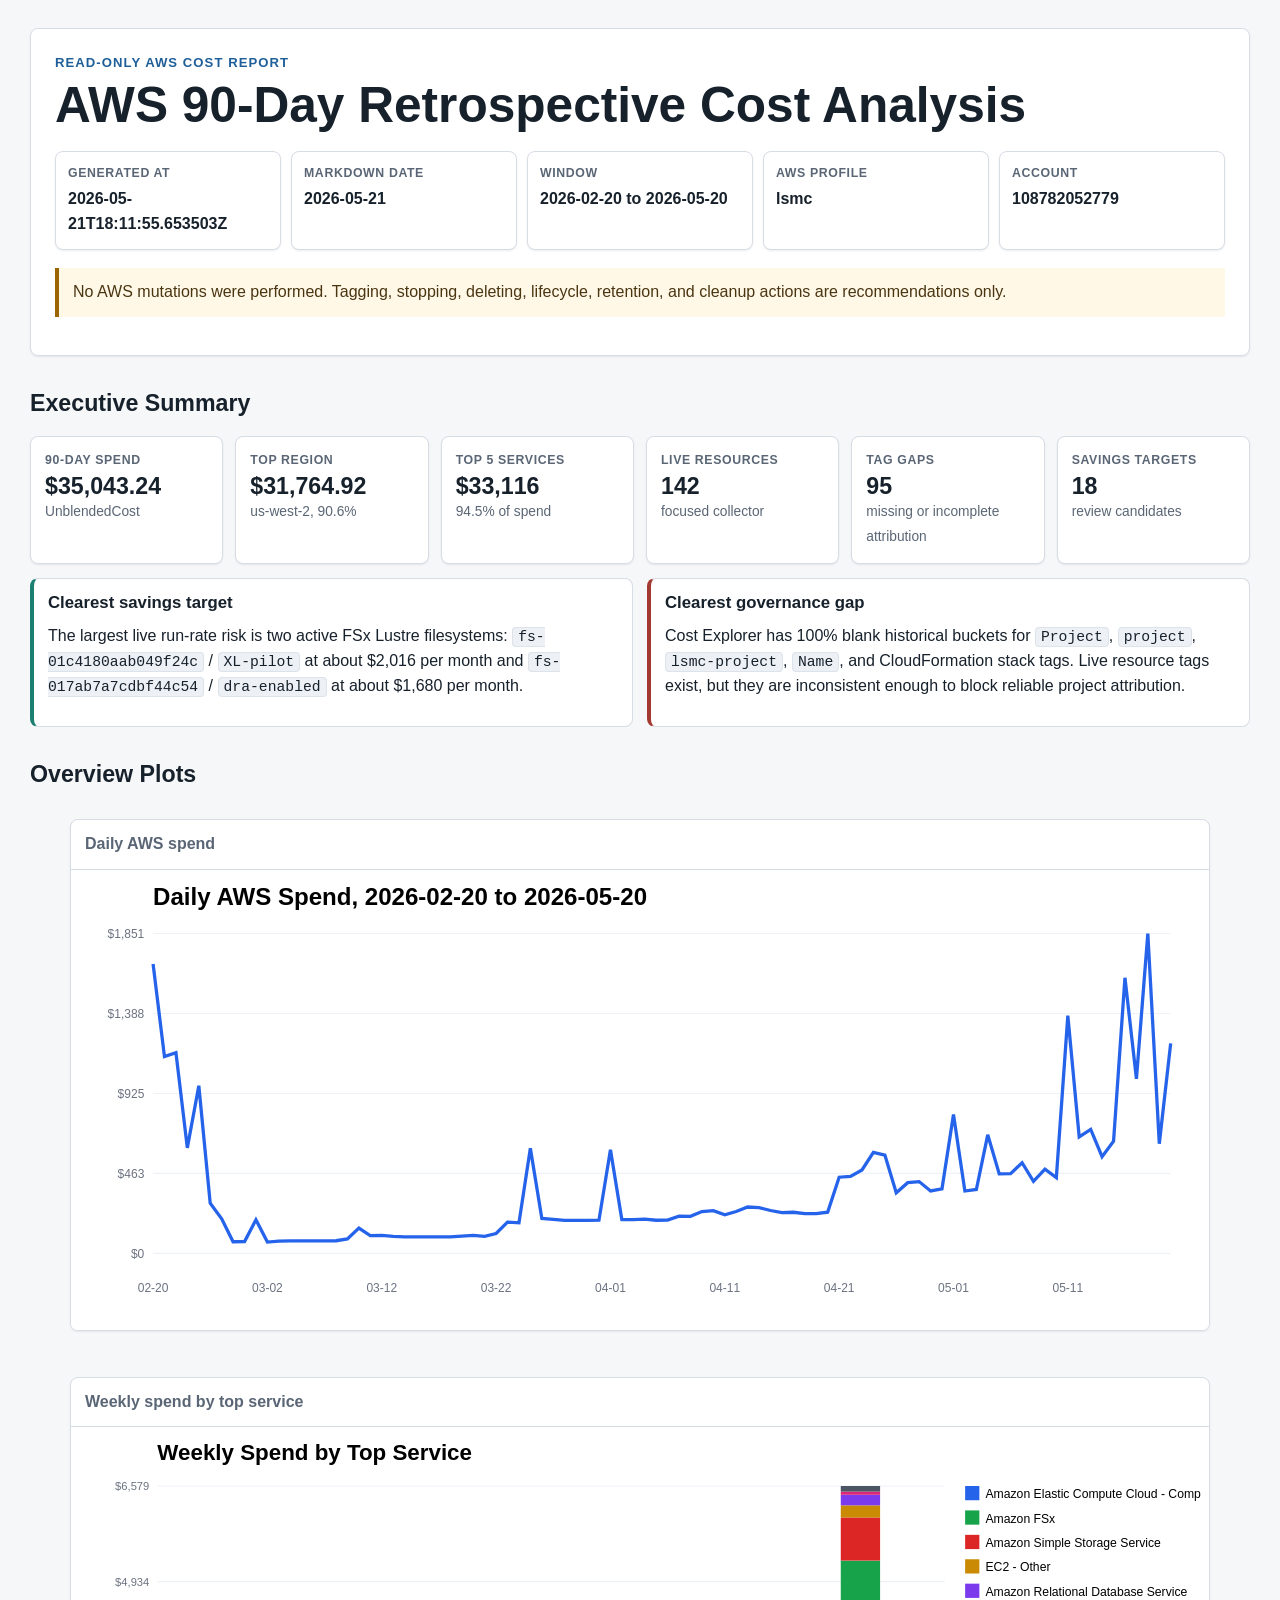
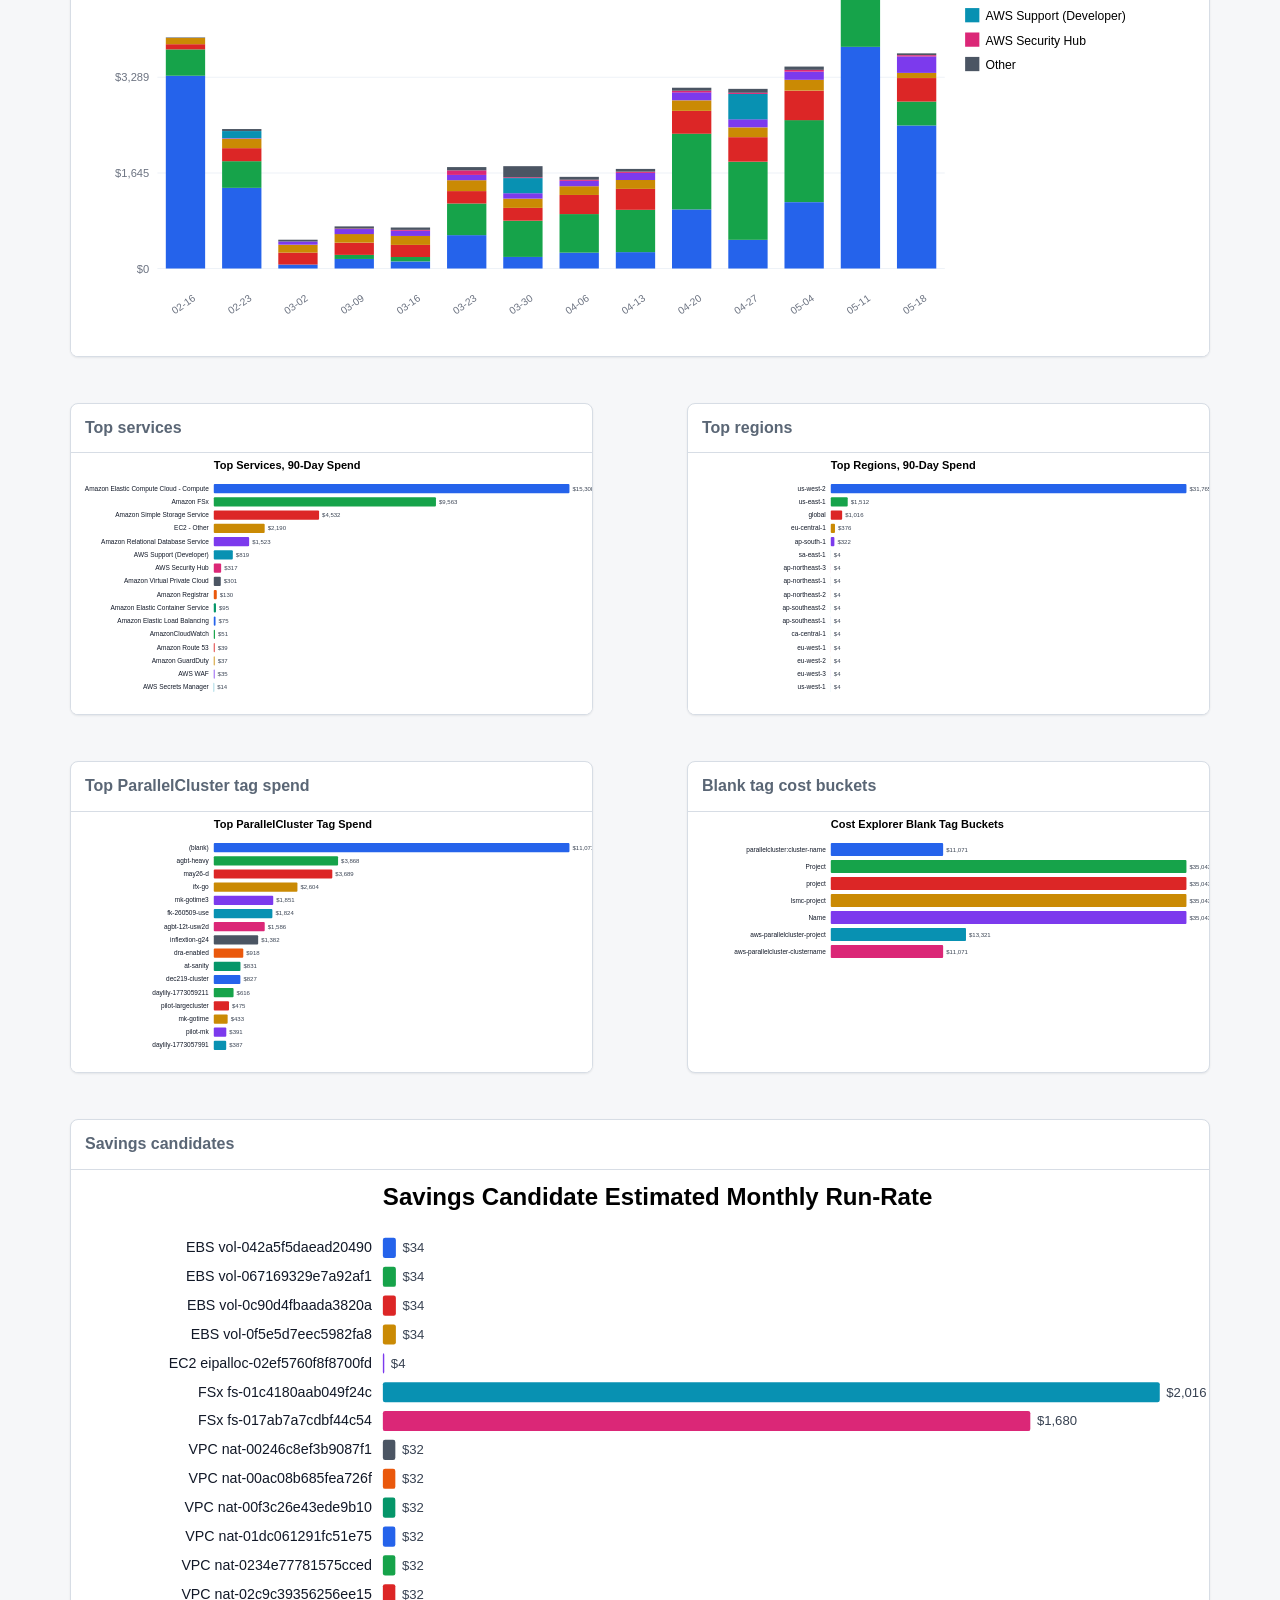
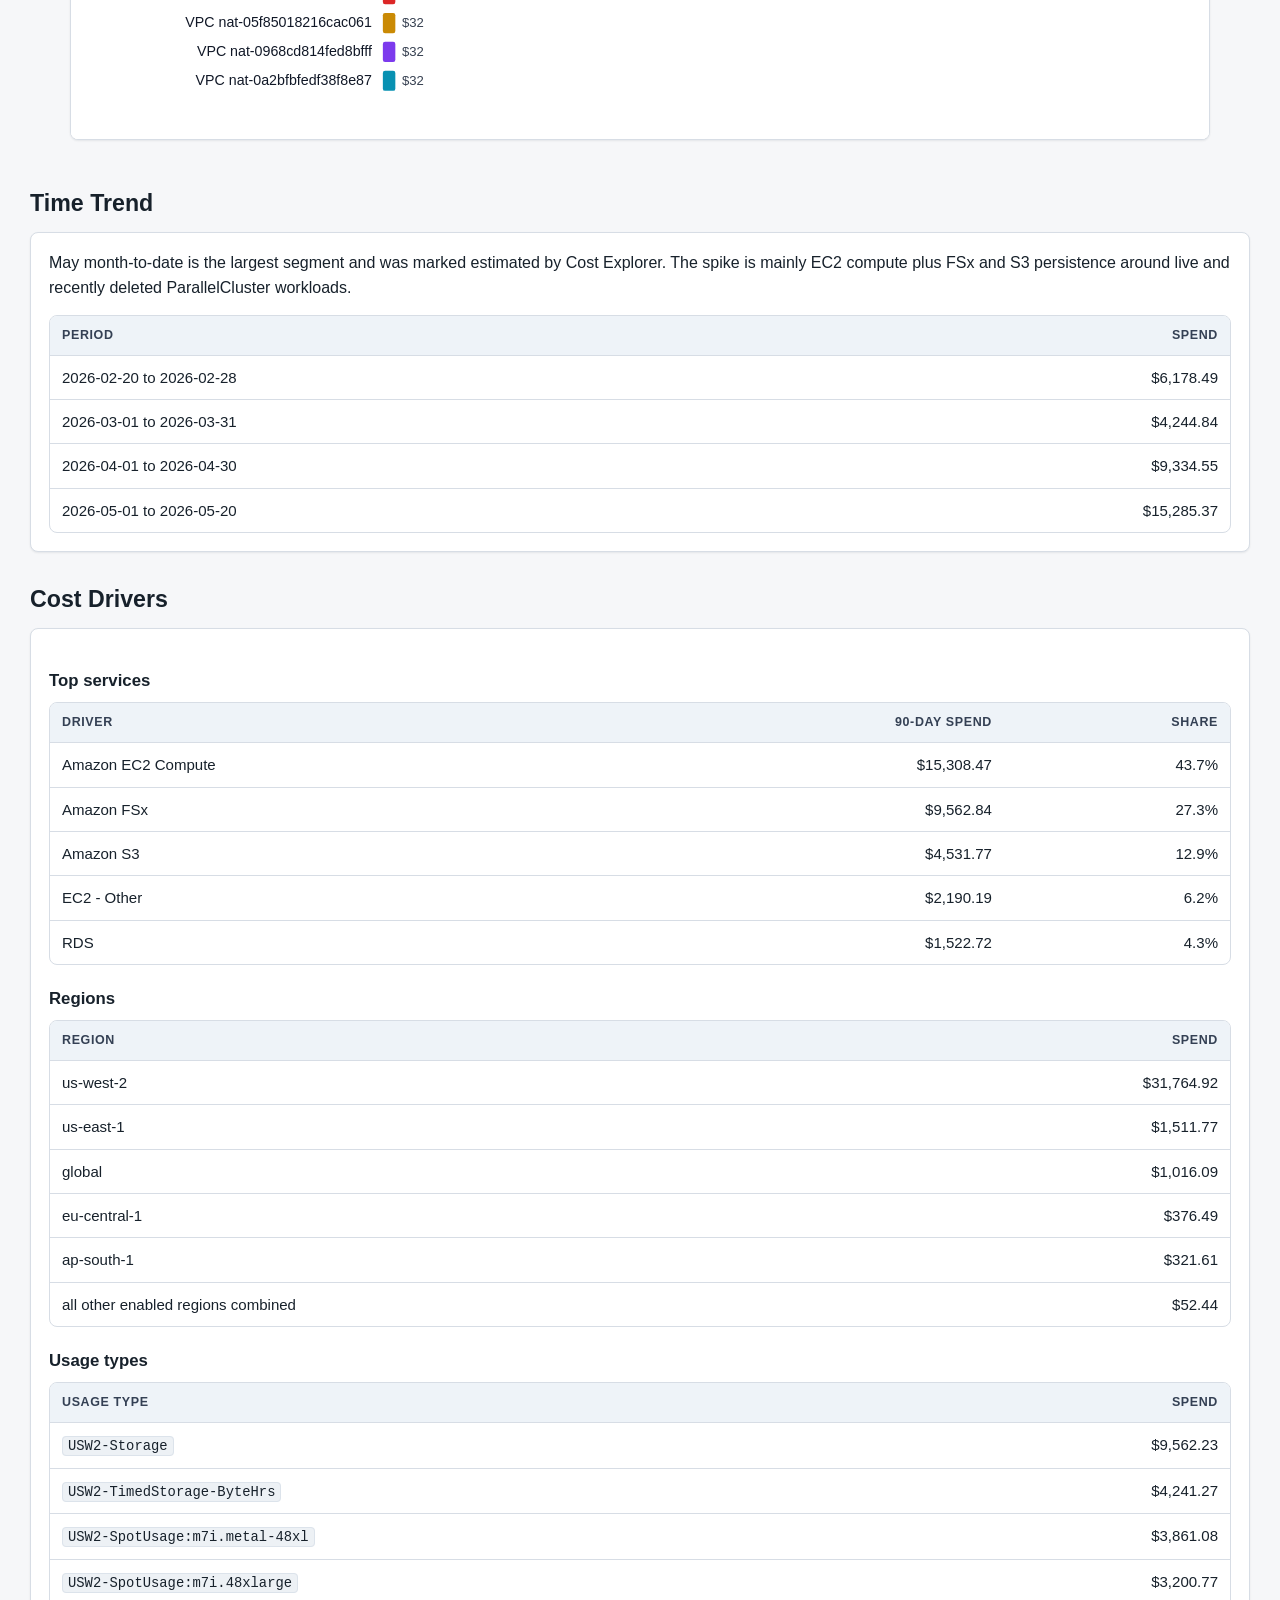
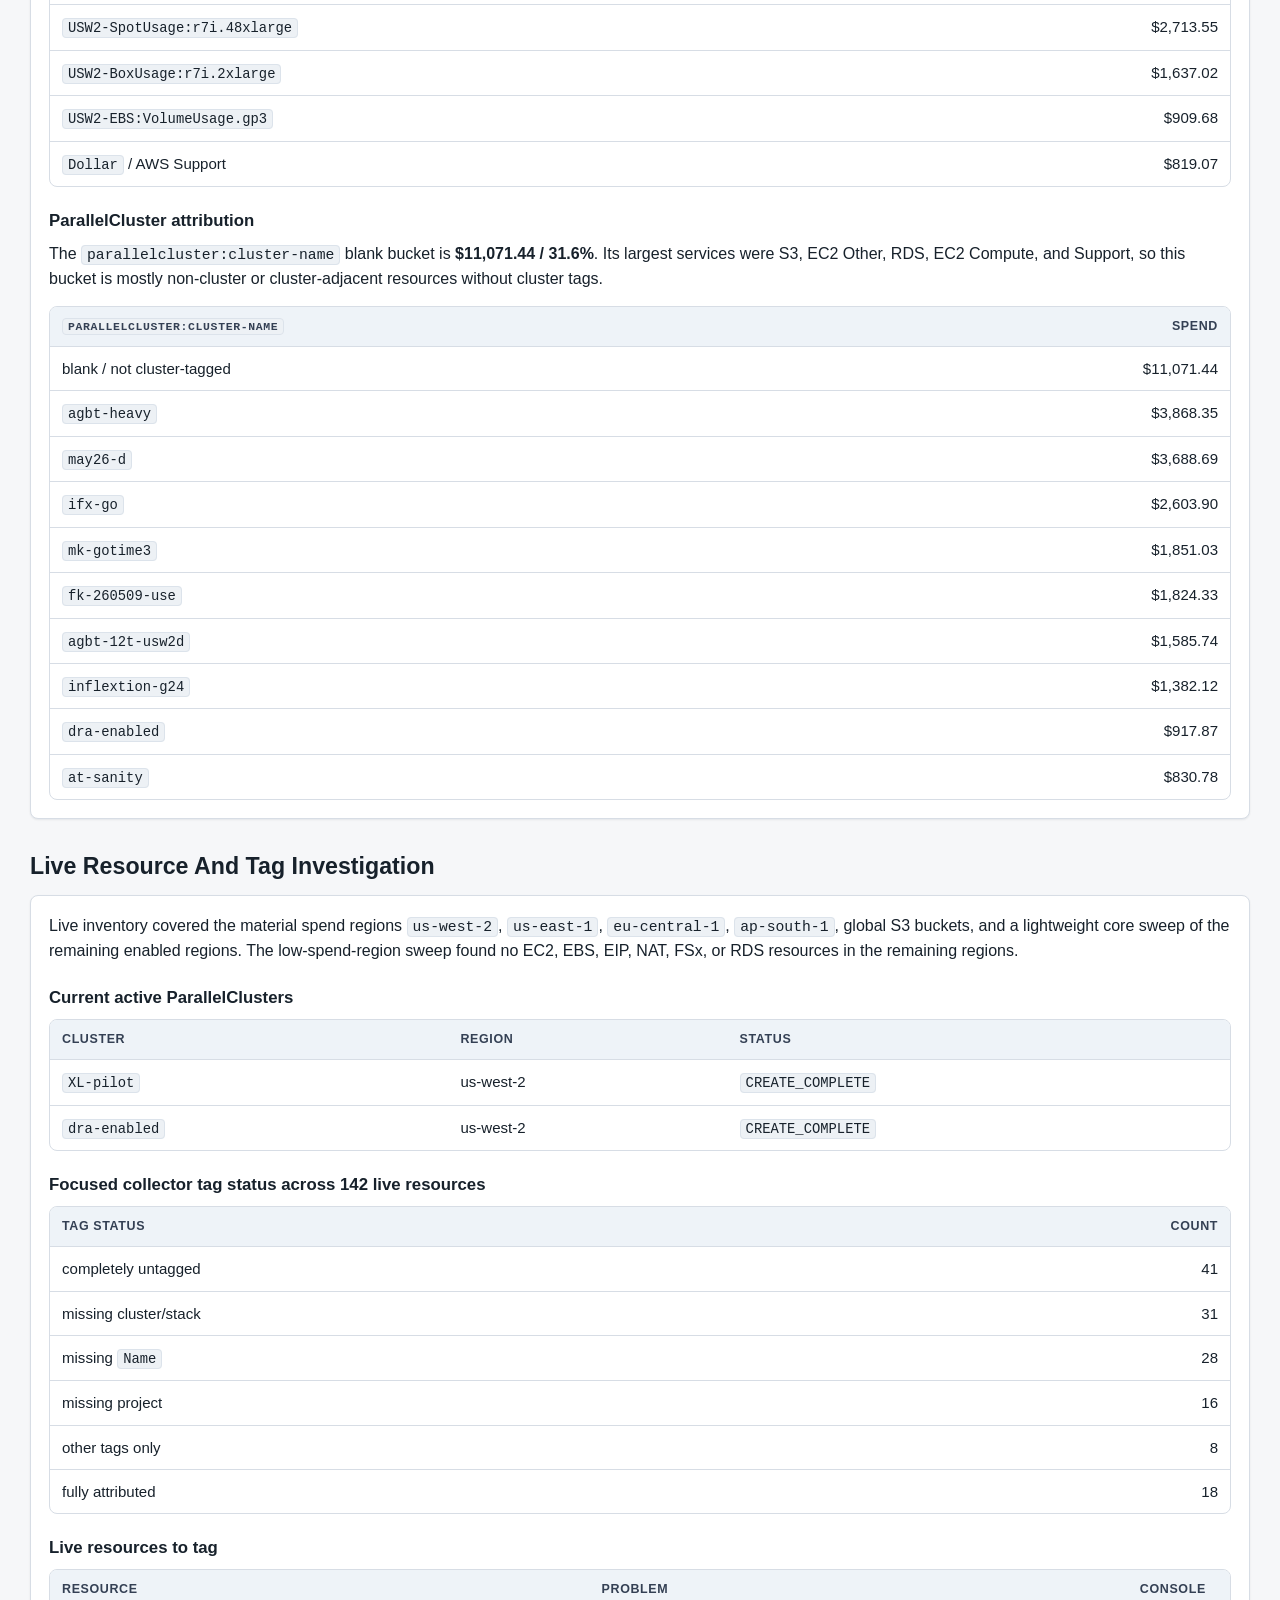
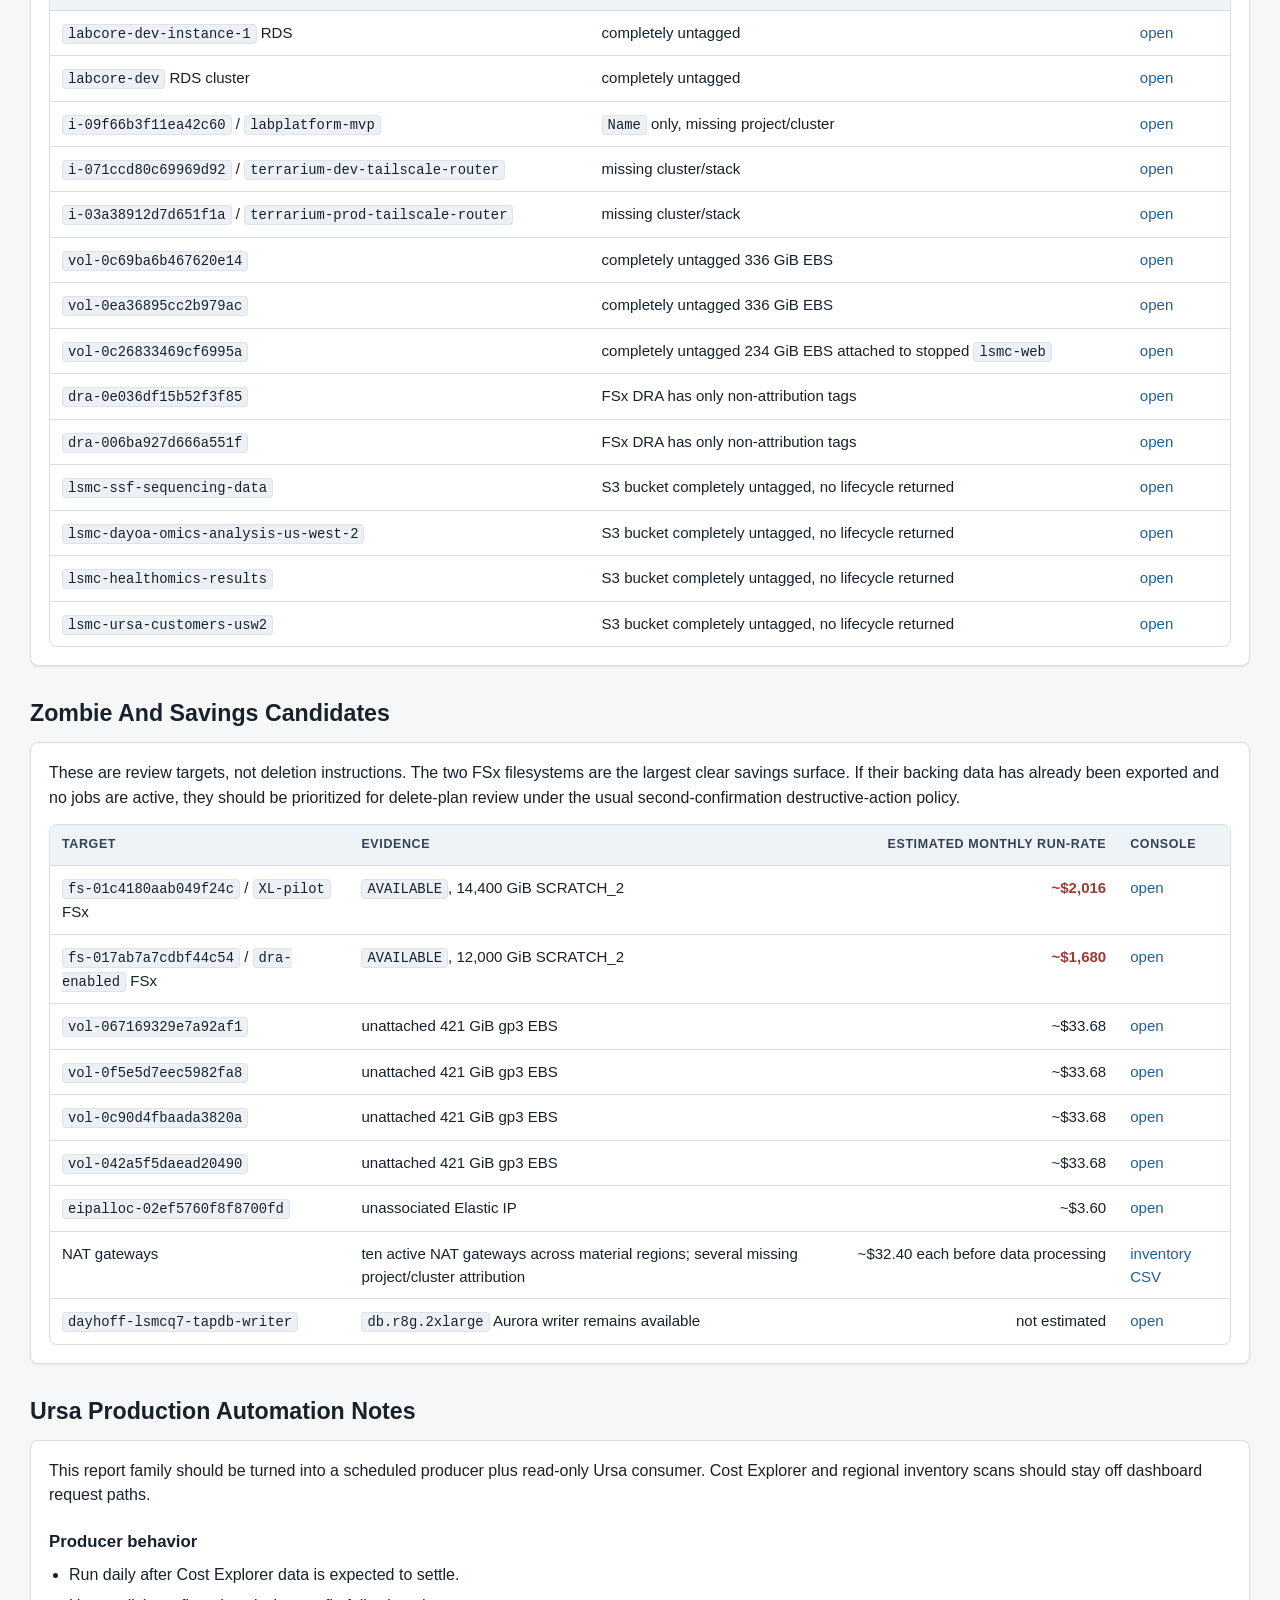
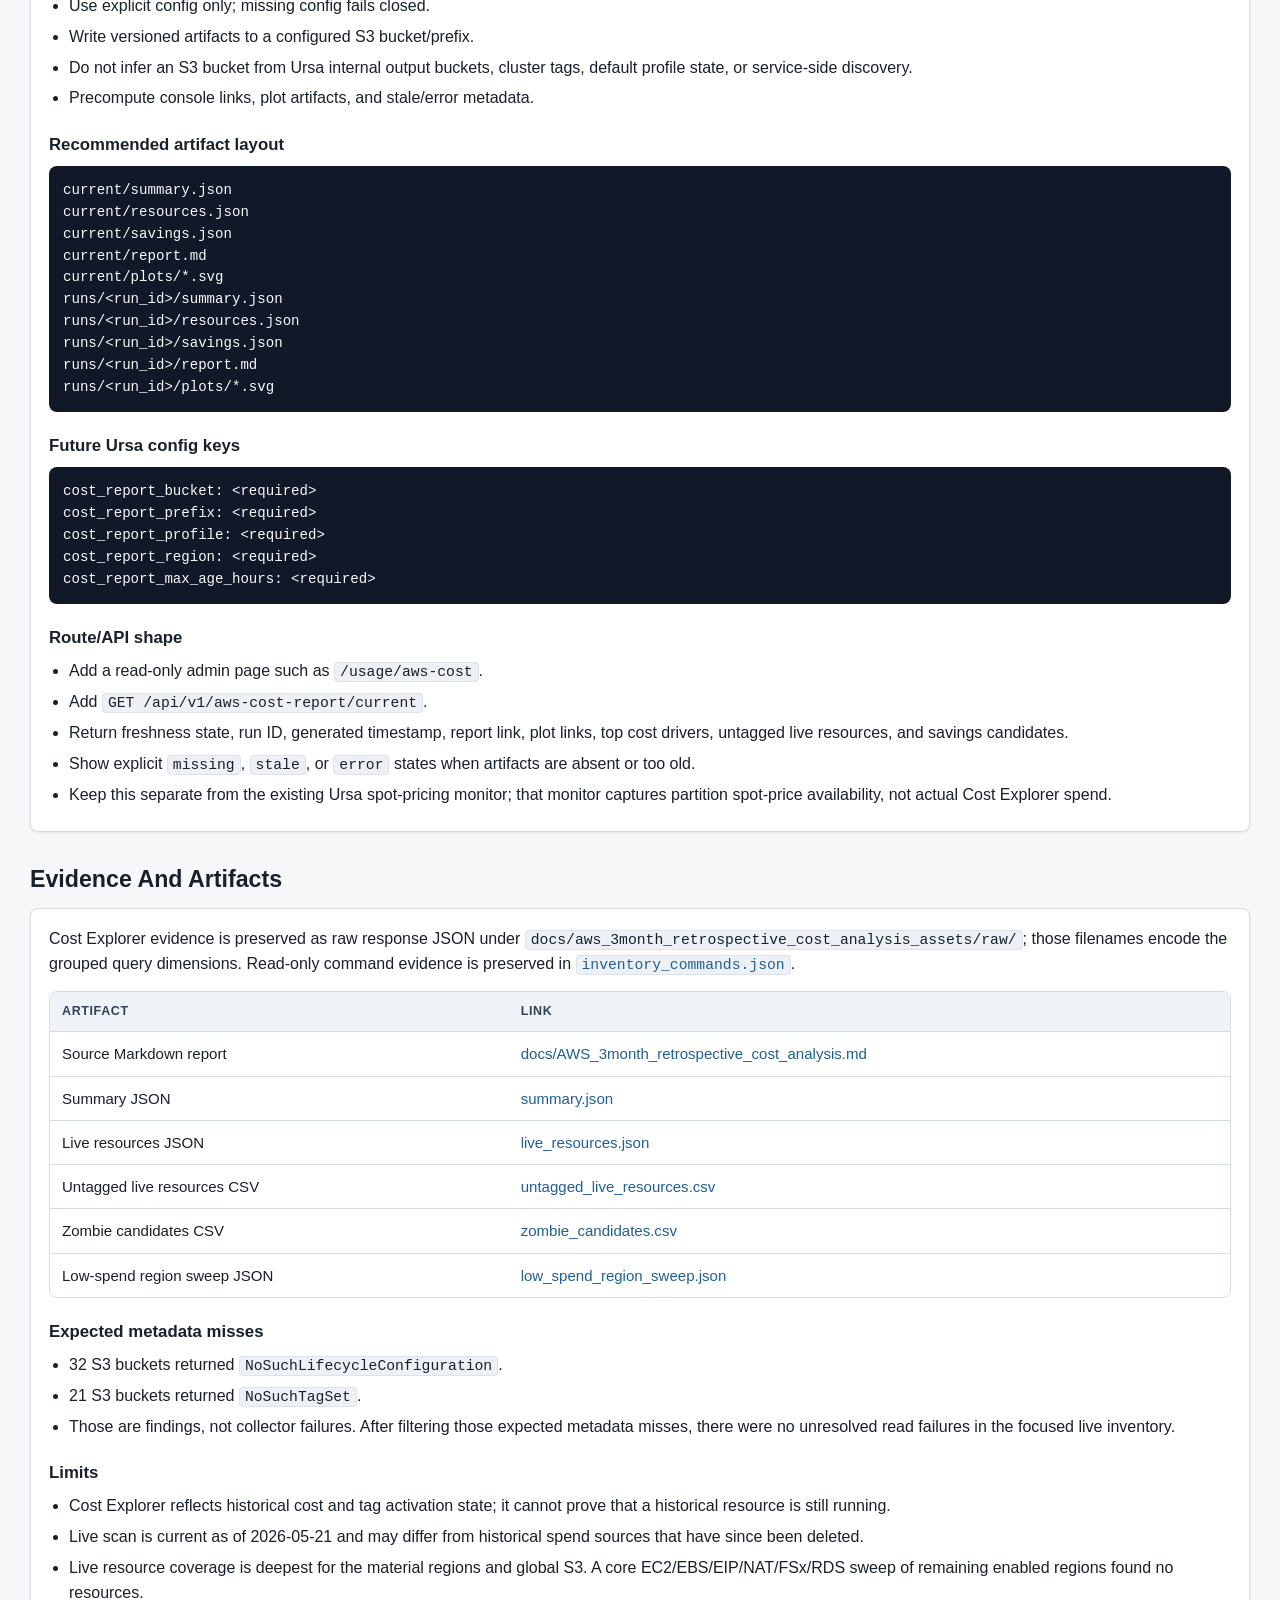
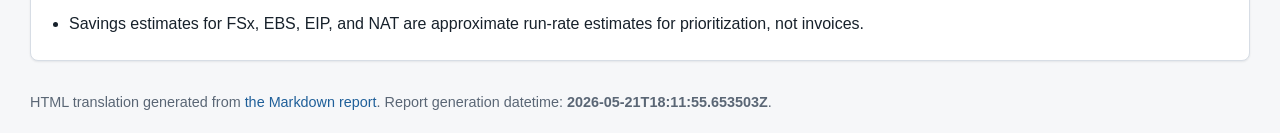
==== daylib_ursa/gui/static/aws_usage_report/index.html @ bb35da5e "Add gated AWS usage report tab" ====
<!doctype html>
<html lang="en">
<head>
  <meta charset="utf-8">
  <meta name="viewport" content="width=device-width, initial-scale=1">
  <title>AWS 90-Day Retrospective Cost Analysis</title>
  <style>
    :root {
      color-scheme: light;
      --bg: #f6f7f9;
      --panel: #ffffff;
      --ink: #17212b;
      --muted: #5a6675;
      --line: #d7dde5;
      --blue: #1f5f99;
      --teal: #1c7f72;
      --amber: #9b6400;
      --red: #a33a32;
      --shadow: 0 1px 2px rgba(17, 24, 39, 0.08);
    }

    * {
      box-sizing: border-box;
    }

    body {
      margin: 0;
      background: var(--bg);
      color: var(--ink);
      font-family: -apple-system, BlinkMacSystemFont, "Segoe UI", sans-serif;
      line-height: 1.55;
    }

    a {
      color: var(--blue);
      text-decoration: none;
    }

    a:hover,
    a:focus {
      text-decoration: underline;
    }

    .page {
      width: min(1220px, calc(100% - 32px));
      margin: 0 auto;
      padding: 28px 0 48px;
    }

    header {
      background: var(--panel);
      border: 1px solid var(--line);
      border-radius: 8px;
      box-shadow: var(--shadow);
      padding: 24px;
    }

    .eyebrow {
      margin: 0 0 6px;
      color: var(--blue);
      font-size: 0.82rem;
      font-weight: 700;
      letter-spacing: 0.08em;
      text-transform: uppercase;
    }

    h1 {
      margin: 0;
      font-size: clamp(2rem, 4vw, 3.1rem);
      line-height: 1.05;
      letter-spacing: 0;
    }

    h2 {
      margin: 34px 0 14px;
      font-size: 1.45rem;
      line-height: 1.2;
      letter-spacing: 0;
    }

    h3 {
      margin: 24px 0 10px;
      font-size: 1.05rem;
      line-height: 1.25;
      letter-spacing: 0;
    }

    p {
      margin: 0 0 14px;
    }

    code {
      background: #edf1f5;
      border: 1px solid #dce3eb;
      border-radius: 4px;
      padding: 1px 5px;
      font-family: ui-monospace, SFMono-Regular, Menlo, Consolas, monospace;
      font-size: 0.92em;
    }

    pre {
      overflow-x: auto;
      margin: 0 0 18px;
      padding: 14px;
      background: #111827;
      color: #f8fafc;
      border-radius: 8px;
      font-size: 0.88rem;
    }

    pre code {
      background: transparent;
      border: 0;
      color: inherit;
      padding: 0;
      font-size: inherit;
    }

    .meta {
      display: grid;
      grid-template-columns: repeat(5, minmax(150px, 1fr));
      gap: 10px;
      margin-top: 20px;
    }

    .meta div,
    .metric,
    .panel,
    .plot {
      background: var(--panel);
      border: 1px solid var(--line);
      border-radius: 8px;
      box-shadow: var(--shadow);
    }

    .meta div {
      padding: 12px;
    }

    .label {
      display: block;
      color: var(--muted);
      font-size: 0.77rem;
      font-weight: 700;
      letter-spacing: 0.05em;
      text-transform: uppercase;
    }

    .value {
      display: block;
      margin-top: 4px;
      font-weight: 700;
      overflow-wrap: anywhere;
    }

    .notice {
      margin-top: 18px;
      padding: 12px 14px;
      border-left: 4px solid var(--amber);
      background: #fff8e7;
      color: #4a3511;
    }

    .metrics {
      display: grid;
      grid-template-columns: repeat(6, minmax(140px, 1fr));
      gap: 12px;
      margin: 18px 0 8px;
    }

    .metric {
      padding: 14px;
    }

    .metric strong {
      display: block;
      margin-top: 4px;
      font-size: 1.45rem;
      line-height: 1.1;
    }

    .metric .small {
      color: var(--muted);
      font-size: 0.86rem;
    }

    .section {
      margin-top: 20px;
    }

    .panel {
      padding: 18px;
      margin-bottom: 16px;
    }

    .plots {
      display: grid;
      grid-template-columns: repeat(2, minmax(0, 1fr));
      gap: 14px;
    }

    .plot {
      overflow: hidden;
      min-width: 0;
    }

    .plot figcaption {
      padding: 12px 14px;
      color: var(--muted);
      font-weight: 700;
      border-bottom: 1px solid var(--line);
    }

    .plot img {
      display: block;
      width: 100%;
      height: auto;
      background: #fff;
    }

    .wide {
      grid-column: 1 / -1;
    }

    .table-wrap {
      overflow-x: auto;
      border: 1px solid var(--line);
      border-radius: 8px;
      background: #fff;
    }

    table {
      width: 100%;
      border-collapse: collapse;
      font-size: 0.94rem;
    }

    th,
    td {
      padding: 10px 12px;
      border-bottom: 1px solid var(--line);
      vertical-align: top;
      text-align: left;
    }

    th {
      color: #344054;
      background: #eef3f8;
      font-size: 0.78rem;
      letter-spacing: 0.05em;
      text-transform: uppercase;
      white-space: nowrap;
    }

    tbody tr:last-child td {
      border-bottom: 0;
    }

    td.num,
    th.num {
      text-align: right;
      white-space: nowrap;
    }

    .priority {
      color: var(--red);
      font-weight: 700;
    }

    .good {
      color: var(--teal);
      font-weight: 700;
    }

    .muted {
      color: var(--muted);
    }

    .callouts {
      display: grid;
      grid-template-columns: repeat(2, minmax(0, 1fr));
      gap: 14px;
      margin-top: 14px;
    }

    .callout {
      padding: 14px;
      border: 1px solid var(--line);
      border-left: 4px solid var(--blue);
      border-radius: 8px;
      background: #fff;
    }

    .callout.savings {
      border-left-color: var(--teal);
    }

    .callout.risk {
      border-left-color: var(--red);
    }

    .callout h3 {
      margin-top: 0;
    }

    .compact-list {
      margin: 0 0 0 20px;
      padding: 0;
    }

    .compact-list li {
      margin: 6px 0;
    }

    footer {
      margin-top: 30px;
      color: var(--muted);
      font-size: 0.9rem;
    }

    @media (max-width: 1020px) {
      .meta,
      .metrics {
        grid-template-columns: repeat(2, minmax(0, 1fr));
      }

      .plots,
      .callouts {
        grid-template-columns: 1fr;
      }
    }

    @media (max-width: 620px) {
      .page {
        width: min(100% - 20px, 1220px);
        padding-top: 12px;
      }

      header,
      .panel {
        padding: 14px;
      }

      .meta,
      .metrics {
        grid-template-columns: 1fr;
      }

      th,
      td {
        padding: 8px 10px;
      }
    }
  </style>
</head>
<body>
  <main class="page">
    <header>
      <p class="eyebrow">Read-only AWS cost report</p>
      <h1>AWS 90-Day Retrospective Cost Analysis</h1>
      <div class="meta" aria-label="Report metadata">
        <div>
          <span class="label">Generated At</span>
          <span class="value">2026-05-21T18:11:55.653503Z</span>
        </div>
        <div>
          <span class="label">Markdown Date</span>
          <span class="value">2026-05-21</span>
        </div>
        <div>
          <span class="label">Window</span>
          <span class="value">2026-02-20 to 2026-05-20</span>
        </div>
        <div>
          <span class="label">AWS Profile</span>
          <span class="value">lsmc</span>
        </div>
        <div>
          <span class="label">Account</span>
          <span class="value">108782052779</span>
        </div>
      </div>
      <p class="notice">No AWS mutations were performed. Tagging, stopping, deleting, lifecycle, retention, and cleanup actions are recommendations only.</p>
    </header>

    <section class="section" aria-labelledby="summary">
      <h2 id="summary">Executive Summary</h2>
      <div class="metrics">
        <div class="metric">
          <span class="label">90-Day Spend</span>
          <strong>$35,043.24</strong>
          <span class="small">UnblendedCost</span>
        </div>
        <div class="metric">
          <span class="label">Top Region</span>
          <strong>$31,764.92</strong>
          <span class="small">us-west-2, 90.6%</span>
        </div>
        <div class="metric">
          <span class="label">Top 5 Services</span>
          <strong>$33,116</strong>
          <span class="small">94.5% of spend</span>
        </div>
        <div class="metric">
          <span class="label">Live Resources</span>
          <strong>142</strong>
          <span class="small">focused collector</span>
        </div>
        <div class="metric">
          <span class="label">Tag Gaps</span>
          <strong>95</strong>
          <span class="small">missing or incomplete attribution</span>
        </div>
        <div class="metric">
          <span class="label">Savings Targets</span>
          <strong>18</strong>
          <span class="small">review candidates</span>
        </div>
      </div>
      <div class="callouts">
        <div class="callout savings">
          <h3>Clearest savings target</h3>
          <p>The largest live run-rate risk is two active FSx Lustre filesystems: <code>fs-01c4180aab049f24c</code> / <code>XL-pilot</code> at about $2,016 per month and <code>fs-017ab7a7cdbf44c54</code> / <code>dra-enabled</code> at about $1,680 per month.</p>
        </div>
        <div class="callout risk">
          <h3>Clearest governance gap</h3>
          <p>Cost Explorer has 100% blank historical buckets for <code>Project</code>, <code>project</code>, <code>lsmc-project</code>, <code>Name</code>, and CloudFormation stack tags. Live resource tags exist, but they are inconsistent enough to block reliable project attribution.</p>
        </div>
      </div>
    </section>

    <section class="section" aria-labelledby="plots">
      <h2 id="plots">Overview Plots</h2>
      <div class="plots">
        <figure class="plot wide">
          <figcaption>Daily AWS spend</figcaption>
          <img src="images/daily_spend.svg" alt="Daily AWS spend line chart">
        </figure>
        <figure class="plot wide">
          <figcaption>Weekly spend by top service</figcaption>
          <img src="images/weekly_service_spend.svg" alt="Weekly stacked bar chart by top service">
        </figure>
        <figure class="plot">
          <figcaption>Top services</figcaption>
          <img src="images/top_services.svg" alt="Top services bar chart">
        </figure>
        <figure class="plot">
          <figcaption>Top regions</figcaption>
          <img src="images/top_regions.svg" alt="Top regions bar chart">
        </figure>
        <figure class="plot">
          <figcaption>Top ParallelCluster tag spend</figcaption>
          <img src="images/top_cluster_tags.svg" alt="ParallelCluster tag spend bar chart">
        </figure>
        <figure class="plot">
          <figcaption>Blank tag cost buckets</figcaption>
          <img src="images/tag_gap_costs.svg" alt="Blank tag cost buckets bar chart">
        </figure>
        <figure class="plot wide">
          <figcaption>Savings candidates</figcaption>
          <img src="images/savings_candidates.svg" alt="Savings candidates bar chart">
        </figure>
      </div>
    </section>

    <section class="section" aria-labelledby="time-trend">
      <h2 id="time-trend">Time Trend</h2>
      <div class="panel">
        <p>May month-to-date is the largest segment and was marked estimated by Cost Explorer. The spike is mainly EC2 compute plus FSx and S3 persistence around live and recently deleted ParallelCluster workloads.</p>
        <div class="table-wrap">
          <table>
            <thead>
              <tr>
                <th>Period</th>
                <th class="num">Spend</th>
              </tr>
            </thead>
            <tbody>
              <tr><td>2026-02-20 to 2026-02-28</td><td class="num">$6,178.49</td></tr>
              <tr><td>2026-03-01 to 2026-03-31</td><td class="num">$4,244.84</td></tr>
              <tr><td>2026-04-01 to 2026-04-30</td><td class="num">$9,334.55</td></tr>
              <tr><td>2026-05-01 to 2026-05-20</td><td class="num">$15,285.37</td></tr>
            </tbody>
          </table>
        </div>
      </div>
    </section>

    <section class="section" aria-labelledby="drivers">
      <h2 id="drivers">Cost Drivers</h2>
      <div class="panel">
        <h3>Top services</h3>
        <div class="table-wrap">
          <table>
            <thead>
              <tr>
                <th>Driver</th>
                <th class="num">90-Day Spend</th>
                <th class="num">Share</th>
              </tr>
            </thead>
            <tbody>
              <tr><td>Amazon EC2 Compute</td><td class="num">$15,308.47</td><td class="num">43.7%</td></tr>
              <tr><td>Amazon FSx</td><td class="num">$9,562.84</td><td class="num">27.3%</td></tr>
              <tr><td>Amazon S3</td><td class="num">$4,531.77</td><td class="num">12.9%</td></tr>
              <tr><td>EC2 - Other</td><td class="num">$2,190.19</td><td class="num">6.2%</td></tr>
              <tr><td>RDS</td><td class="num">$1,522.72</td><td class="num">4.3%</td></tr>
            </tbody>
          </table>
        </div>

        <h3>Regions</h3>
        <div class="table-wrap">
          <table>
            <thead>
              <tr>
                <th>Region</th>
                <th class="num">Spend</th>
              </tr>
            </thead>
            <tbody>
              <tr><td>us-west-2</td><td class="num">$31,764.92</td></tr>
              <tr><td>us-east-1</td><td class="num">$1,511.77</td></tr>
              <tr><td>global</td><td class="num">$1,016.09</td></tr>
              <tr><td>eu-central-1</td><td class="num">$376.49</td></tr>
              <tr><td>ap-south-1</td><td class="num">$321.61</td></tr>
              <tr><td>all other enabled regions combined</td><td class="num">$52.44</td></tr>
            </tbody>
          </table>
        </div>

        <h3>Usage types</h3>
        <div class="table-wrap">
          <table>
            <thead>
              <tr>
                <th>Usage Type</th>
                <th class="num">Spend</th>
              </tr>
            </thead>
            <tbody>
              <tr><td><code>USW2-Storage</code></td><td class="num">$9,562.23</td></tr>
              <tr><td><code>USW2-TimedStorage-ByteHrs</code></td><td class="num">$4,241.27</td></tr>
              <tr><td><code>USW2-SpotUsage:m7i.metal-48xl</code></td><td class="num">$3,861.08</td></tr>
              <tr><td><code>USW2-SpotUsage:m7i.48xlarge</code></td><td class="num">$3,200.77</td></tr>
              <tr><td><code>USW2-SpotUsage:r7i.48xlarge</code></td><td class="num">$2,713.55</td></tr>
              <tr><td><code>USW2-BoxUsage:r7i.2xlarge</code></td><td class="num">$1,637.02</td></tr>
              <tr><td><code>USW2-EBS:VolumeUsage.gp3</code></td><td class="num">$909.68</td></tr>
              <tr><td><code>Dollar</code> / AWS Support</td><td class="num">$819.07</td></tr>
            </tbody>
          </table>
        </div>

        <h3>ParallelCluster attribution</h3>
        <p>The <code>parallelcluster:cluster-name</code> blank bucket is <strong>$11,071.44 / 31.6%</strong>. Its largest services were S3, EC2 Other, RDS, EC2 Compute, and Support, so this bucket is mostly non-cluster or cluster-adjacent resources without cluster tags.</p>
        <div class="table-wrap">
          <table>
            <thead>
              <tr>
                <th><code>parallelcluster:cluster-name</code></th>
                <th class="num">Spend</th>
              </tr>
            </thead>
            <tbody>
              <tr><td>blank / not cluster-tagged</td><td class="num">$11,071.44</td></tr>
              <tr><td><code>agbt-heavy</code></td><td class="num">$3,868.35</td></tr>
              <tr><td><code>may26-d</code></td><td class="num">$3,688.69</td></tr>
              <tr><td><code>ifx-go</code></td><td class="num">$2,603.90</td></tr>
              <tr><td><code>mk-gotime3</code></td><td class="num">$1,851.03</td></tr>
              <tr><td><code>fk-260509-use</code></td><td class="num">$1,824.33</td></tr>
              <tr><td><code>agbt-12t-usw2d</code></td><td class="num">$1,585.74</td></tr>
              <tr><td><code>inflextion-g24</code></td><td class="num">$1,382.12</td></tr>
              <tr><td><code>dra-enabled</code></td><td class="num">$917.87</td></tr>
              <tr><td><code>at-sanity</code></td><td class="num">$830.78</td></tr>
            </tbody>
          </table>
        </div>
      </div>
    </section>

    <section class="section" aria-labelledby="tags">
      <h2 id="tags">Live Resource And Tag Investigation</h2>
      <div class="panel">
        <p>Live inventory covered the material spend regions <code>us-west-2</code>, <code>us-east-1</code>, <code>eu-central-1</code>, <code>ap-south-1</code>, global S3 buckets, and a lightweight core sweep of the remaining enabled regions. The low-spend-region sweep found no EC2, EBS, EIP, NAT, FSx, or RDS resources in the remaining regions.</p>
        <h3>Current active ParallelClusters</h3>
        <div class="table-wrap">
          <table>
            <thead>
              <tr>
                <th>Cluster</th>
                <th>Region</th>
                <th>Status</th>
              </tr>
            </thead>
            <tbody>
              <tr><td><code>XL-pilot</code></td><td>us-west-2</td><td><code>CREATE_COMPLETE</code></td></tr>
              <tr><td><code>dra-enabled</code></td><td>us-west-2</td><td><code>CREATE_COMPLETE</code></td></tr>
            </tbody>
          </table>
        </div>

        <h3>Focused collector tag status across 142 live resources</h3>
        <div class="table-wrap">
          <table>
            <thead>
              <tr>
                <th>Tag Status</th>
                <th class="num">Count</th>
              </tr>
            </thead>
            <tbody>
              <tr><td>completely untagged</td><td class="num">41</td></tr>
              <tr><td>missing cluster/stack</td><td class="num">31</td></tr>
              <tr><td>missing <code>Name</code></td><td class="num">28</td></tr>
              <tr><td>missing project</td><td class="num">16</td></tr>
              <tr><td>other tags only</td><td class="num">8</td></tr>
              <tr><td>fully attributed</td><td class="num">18</td></tr>
            </tbody>
          </table>
        </div>

        <h3>Live resources to tag</h3>
        <div class="table-wrap">
          <table>
            <thead>
              <tr>
                <th>Resource</th>
                <th>Problem</th>
                <th>Console</th>
              </tr>
            </thead>
            <tbody>
              <tr><td><code>labcore-dev-instance-1</code> RDS</td><td>completely untagged</td><td><a href="https://console.aws.amazon.com/rds/home?region=us-west-2#database:id=labcore-dev-instance-1;is-cluster=false">open</a></td></tr>
              <tr><td><code>labcore-dev</code> RDS cluster</td><td>completely untagged</td><td><a href="https://console.aws.amazon.com/rds/home?region=us-west-2#database:id=labcore-dev;is-cluster=true">open</a></td></tr>
              <tr><td><code>i-09f66b3f11ea42c60</code> / <code>labplatform-mvp</code></td><td><code>Name</code> only, missing project/cluster</td><td><a href="https://us-west-2.console.aws.amazon.com/ec2/home?region=us-west-2#InstanceDetails:instanceId=i-09f66b3f11ea42c60">open</a></td></tr>
              <tr><td><code>i-071ccd80c69969d92</code> / <code>terrarium-dev-tailscale-router</code></td><td>missing cluster/stack</td><td><a href="https://us-west-2.console.aws.amazon.com/ec2/home?region=us-west-2#InstanceDetails:instanceId=i-071ccd80c69969d92">open</a></td></tr>
              <tr><td><code>i-03a38912d7d651f1a</code> / <code>terrarium-prod-tailscale-router</code></td><td>missing cluster/stack</td><td><a href="https://us-west-2.console.aws.amazon.com/ec2/home?region=us-west-2#InstanceDetails:instanceId=i-03a38912d7d651f1a">open</a></td></tr>
              <tr><td><code>vol-0c69ba6b467620e14</code></td><td>completely untagged 336 GiB EBS</td><td><a href="https://us-west-2.console.aws.amazon.com/ec2/home?region=us-west-2#VolumeDetails:volumeId=vol-0c69ba6b467620e14">open</a></td></tr>
              <tr><td><code>vol-0ea36895cc2b979ac</code></td><td>completely untagged 336 GiB EBS</td><td><a href="https://us-west-2.console.aws.amazon.com/ec2/home?region=us-west-2#VolumeDetails:volumeId=vol-0ea36895cc2b979ac">open</a></td></tr>
              <tr><td><code>vol-0c26833469cf6995a</code></td><td>completely untagged 234 GiB EBS attached to stopped <code>lsmc-web</code></td><td><a href="https://us-west-2.console.aws.amazon.com/ec2/home?region=us-west-2#VolumeDetails:volumeId=vol-0c26833469cf6995a">open</a></td></tr>
              <tr><td><code>dra-0e036df15b52f3f85</code></td><td>FSx DRA has only non-attribution tags</td><td><a href="https://us-west-2.console.aws.amazon.com/fsx/home?region=us-west-2#data-repository-association-details/dra-0e036df15b52f3f85">open</a></td></tr>
              <tr><td><code>dra-006ba927d666a551f</code></td><td>FSx DRA has only non-attribution tags</td><td><a href="https://us-west-2.console.aws.amazon.com/fsx/home?region=us-west-2#data-repository-association-details/dra-006ba927d666a551f">open</a></td></tr>
              <tr><td><code>lsmc-ssf-sequencing-data</code></td><td>S3 bucket completely untagged, no lifecycle returned</td><td><a href="https://s3.console.aws.amazon.com/s3/buckets/lsmc-ssf-sequencing-data?region=us-west-2&amp;bucketType=general">open</a></td></tr>
              <tr><td><code>lsmc-dayoa-omics-analysis-us-west-2</code></td><td>S3 bucket completely untagged, no lifecycle returned</td><td><a href="https://s3.console.aws.amazon.com/s3/buckets/lsmc-dayoa-omics-analysis-us-west-2?region=us-west-2&amp;bucketType=general">open</a></td></tr>
              <tr><td><code>lsmc-healthomics-results</code></td><td>S3 bucket completely untagged, no lifecycle returned</td><td><a href="https://s3.console.aws.amazon.com/s3/buckets/lsmc-healthomics-results?region=us-west-2&amp;bucketType=general">open</a></td></tr>
              <tr><td><code>lsmc-ursa-customers-usw2</code></td><td>S3 bucket completely untagged, no lifecycle returned</td><td><a href="https://s3.console.aws.amazon.com/s3/buckets/lsmc-ursa-customers-usw2?region=us-west-2&amp;bucketType=general">open</a></td></tr>
            </tbody>
          </table>
        </div>
      </div>
    </section>

    <section class="section" aria-labelledby="savings">
      <h2 id="savings">Zombie And Savings Candidates</h2>
      <div class="panel">
        <p>These are review targets, not deletion instructions. The two FSx filesystems are the largest clear savings surface. If their backing data has already been exported and no jobs are active, they should be prioritized for delete-plan review under the usual second-confirmation destructive-action policy.</p>
        <div class="table-wrap">
          <table>
            <thead>
              <tr>
                <th>Target</th>
                <th>Evidence</th>
                <th class="num">Estimated Monthly Run-Rate</th>
                <th>Console</th>
              </tr>
            </thead>
            <tbody>
              <tr><td><code>fs-01c4180aab049f24c</code> / <code>XL-pilot</code> FSx</td><td><code>AVAILABLE</code>, 14,400 GiB SCRATCH_2</td><td class="num priority">~$2,016</td><td><a href="https://us-west-2.console.aws.amazon.com/fsx/home?region=us-west-2#file-system-details/fs-01c4180aab049f24c">open</a></td></tr>
              <tr><td><code>fs-017ab7a7cdbf44c54</code> / <code>dra-enabled</code> FSx</td><td><code>AVAILABLE</code>, 12,000 GiB SCRATCH_2</td><td class="num priority">~$1,680</td><td><a href="https://us-west-2.console.aws.amazon.com/fsx/home?region=us-west-2#file-system-details/fs-017ab7a7cdbf44c54">open</a></td></tr>
              <tr><td><code>vol-067169329e7a92af1</code></td><td>unattached 421 GiB gp3 EBS</td><td class="num">~$33.68</td><td><a href="https://us-west-2.console.aws.amazon.com/ec2/home?region=us-west-2#VolumeDetails:volumeId=vol-067169329e7a92af1">open</a></td></tr>
              <tr><td><code>vol-0f5e5d7eec5982fa8</code></td><td>unattached 421 GiB gp3 EBS</td><td class="num">~$33.68</td><td><a href="https://us-west-2.console.aws.amazon.com/ec2/home?region=us-west-2#VolumeDetails:volumeId=vol-0f5e5d7eec5982fa8">open</a></td></tr>
              <tr><td><code>vol-0c90d4fbaada3820a</code></td><td>unattached 421 GiB gp3 EBS</td><td class="num">~$33.68</td><td><a href="https://us-west-2.console.aws.amazon.com/ec2/home?region=us-west-2#VolumeDetails:volumeId=vol-0c90d4fbaada3820a">open</a></td></tr>
              <tr><td><code>vol-042a5f5daead20490</code></td><td>unattached 421 GiB gp3 EBS</td><td class="num">~$33.68</td><td><a href="https://us-west-2.console.aws.amazon.com/ec2/home?region=us-west-2#VolumeDetails:volumeId=vol-042a5f5daead20490">open</a></td></tr>
              <tr><td><code>eipalloc-02ef5760f8f8700fd</code></td><td>unassociated Elastic IP</td><td class="num">~$3.60</td><td><a href="https://us-west-2.console.aws.amazon.com/ec2/home?region=us-west-2#Addresses:PublicIp=eipalloc-02ef5760f8f8700fd">open</a></td></tr>
              <tr><td>NAT gateways</td><td>ten active NAT gateways across material regions; several missing project/cluster attribution</td><td class="num">~$32.40 each before data processing</td><td><a href="../docs/aws_3month_retrospective_cost_analysis_assets/data/zombie_candidates.csv">inventory CSV</a></td></tr>
              <tr><td><code>dayhoff-lsmcq7-tapdb-writer</code></td><td><code>db.r8g.2xlarge</code> Aurora writer remains available</td><td class="num">not estimated</td><td><a href="https://us-west-2.console.aws.amazon.com/rds/home?region=us-west-2#database:id=dayhoff-lsmcq7-tapdb-writer;is-cluster=false">open</a></td></tr>
            </tbody>
          </table>
        </div>
      </div>
    </section>

    <section class="section" aria-labelledby="ursa">
      <h2 id="ursa">Ursa Production Automation Notes</h2>
      <div class="panel">
        <p>This report family should be turned into a scheduled producer plus read-only Ursa consumer. Cost Explorer and regional inventory scans should stay off dashboard request paths.</p>
        <h3>Producer behavior</h3>
        <ul class="compact-list">
          <li>Run daily after Cost Explorer data is expected to settle.</li>
          <li>Use explicit config only; missing config fails closed.</li>
          <li>Write versioned artifacts to a configured S3 bucket/prefix.</li>
          <li>Do not infer an S3 bucket from Ursa internal output buckets, cluster tags, default profile state, or service-side discovery.</li>
          <li>Precompute console links, plot artifacts, and stale/error metadata.</li>
        </ul>
        <h3>Recommended artifact layout</h3>
        <pre><code>current/summary.json
current/resources.json
current/savings.json
current/report.md
current/plots/*.svg
runs/&lt;run_id&gt;/summary.json
runs/&lt;run_id&gt;/resources.json
runs/&lt;run_id&gt;/savings.json
runs/&lt;run_id&gt;/report.md
runs/&lt;run_id&gt;/plots/*.svg</code></pre>
        <h3>Future Ursa config keys</h3>
        <pre><code>cost_report_bucket: &lt;required&gt;
cost_report_prefix: &lt;required&gt;
cost_report_profile: &lt;required&gt;
cost_report_region: &lt;required&gt;
cost_report_max_age_hours: &lt;required&gt;</code></pre>
        <h3>Route/API shape</h3>
        <ul class="compact-list">
          <li>Add a read-only admin page such as <code>/usage/aws-cost</code>.</li>
          <li>Add <code>GET /api/v1/aws-cost-report/current</code>.</li>
          <li>Return freshness state, run ID, generated timestamp, report link, plot links, top cost drivers, untagged live resources, and savings candidates.</li>
          <li>Show explicit <code>missing</code>, <code>stale</code>, or <code>error</code> states when artifacts are absent or too old.</li>
          <li>Keep this separate from the existing Ursa spot-pricing monitor; that monitor captures partition spot-price availability, not actual Cost Explorer spend.</li>
        </ul>
      </div>
    </section>

    <section class="section" aria-labelledby="evidence">
      <h2 id="evidence">Evidence And Artifacts</h2>
      <div class="panel">
        <p>Cost Explorer evidence is preserved as raw response JSON under <code>docs/aws_3month_retrospective_cost_analysis_assets/raw/</code>; those filenames encode the grouped query dimensions. Read-only command evidence is preserved in <a href="../docs/aws_3month_retrospective_cost_analysis_assets/data/inventory_commands.json"><code>inventory_commands.json</code></a>.</p>
        <div class="table-wrap">
          <table>
            <thead>
              <tr>
                <th>Artifact</th>
                <th>Link</th>
              </tr>
            </thead>
            <tbody>
              <tr><td>Source Markdown report</td><td><a href="../docs/AWS_3month_retrospective_cost_analysis.md">docs/AWS_3month_retrospective_cost_analysis.md</a></td></tr>
              <tr><td>Summary JSON</td><td><a href="../docs/aws_3month_retrospective_cost_analysis_assets/data/summary.json">summary.json</a></td></tr>
              <tr><td>Live resources JSON</td><td><a href="../docs/aws_3month_retrospective_cost_analysis_assets/data/live_resources.json">live_resources.json</a></td></tr>
              <tr><td>Untagged live resources CSV</td><td><a href="../docs/aws_3month_retrospective_cost_analysis_assets/data/untagged_live_resources.csv">untagged_live_resources.csv</a></td></tr>
              <tr><td>Zombie candidates CSV</td><td><a href="../docs/aws_3month_retrospective_cost_analysis_assets/data/zombie_candidates.csv">zombie_candidates.csv</a></td></tr>
              <tr><td>Low-spend region sweep JSON</td><td><a href="../docs/aws_3month_retrospective_cost_analysis_assets/data/low_spend_region_sweep.json">low_spend_region_sweep.json</a></td></tr>
            </tbody>
          </table>
        </div>
        <h3>Expected metadata misses</h3>
        <ul class="compact-list">
          <li>32 S3 buckets returned <code>NoSuchLifecycleConfiguration</code>.</li>
          <li>21 S3 buckets returned <code>NoSuchTagSet</code>.</li>
          <li>Those are findings, not collector failures. After filtering those expected metadata misses, there were no unresolved read failures in the focused live inventory.</li>
        </ul>
        <h3>Limits</h3>
        <ul class="compact-list">
          <li>Cost Explorer reflects historical cost and tag activation state; it cannot prove that a historical resource is still running.</li>
          <li>Live scan is current as of 2026-05-21 and may differ from historical spend sources that have since been deleted.</li>
          <li>Live resource coverage is deepest for the material regions and global S3. A core EC2/EBS/EIP/NAT/FSx/RDS sweep of remaining enabled regions found no resources.</li>
          <li>Savings estimates for FSx, EBS, EIP, and NAT are approximate run-rate estimates for prioritization, not invoices.</li>
        </ul>
      </div>
    </section>

    <footer>
      <p>HTML translation generated from <a href="../docs/AWS_3month_retrospective_cost_analysis.md">the Markdown report</a>. Report generation datetime: <strong>2026-05-21T18:11:55.653503Z</strong>.</p>
    </footer>
  </main>
</body>
</html>
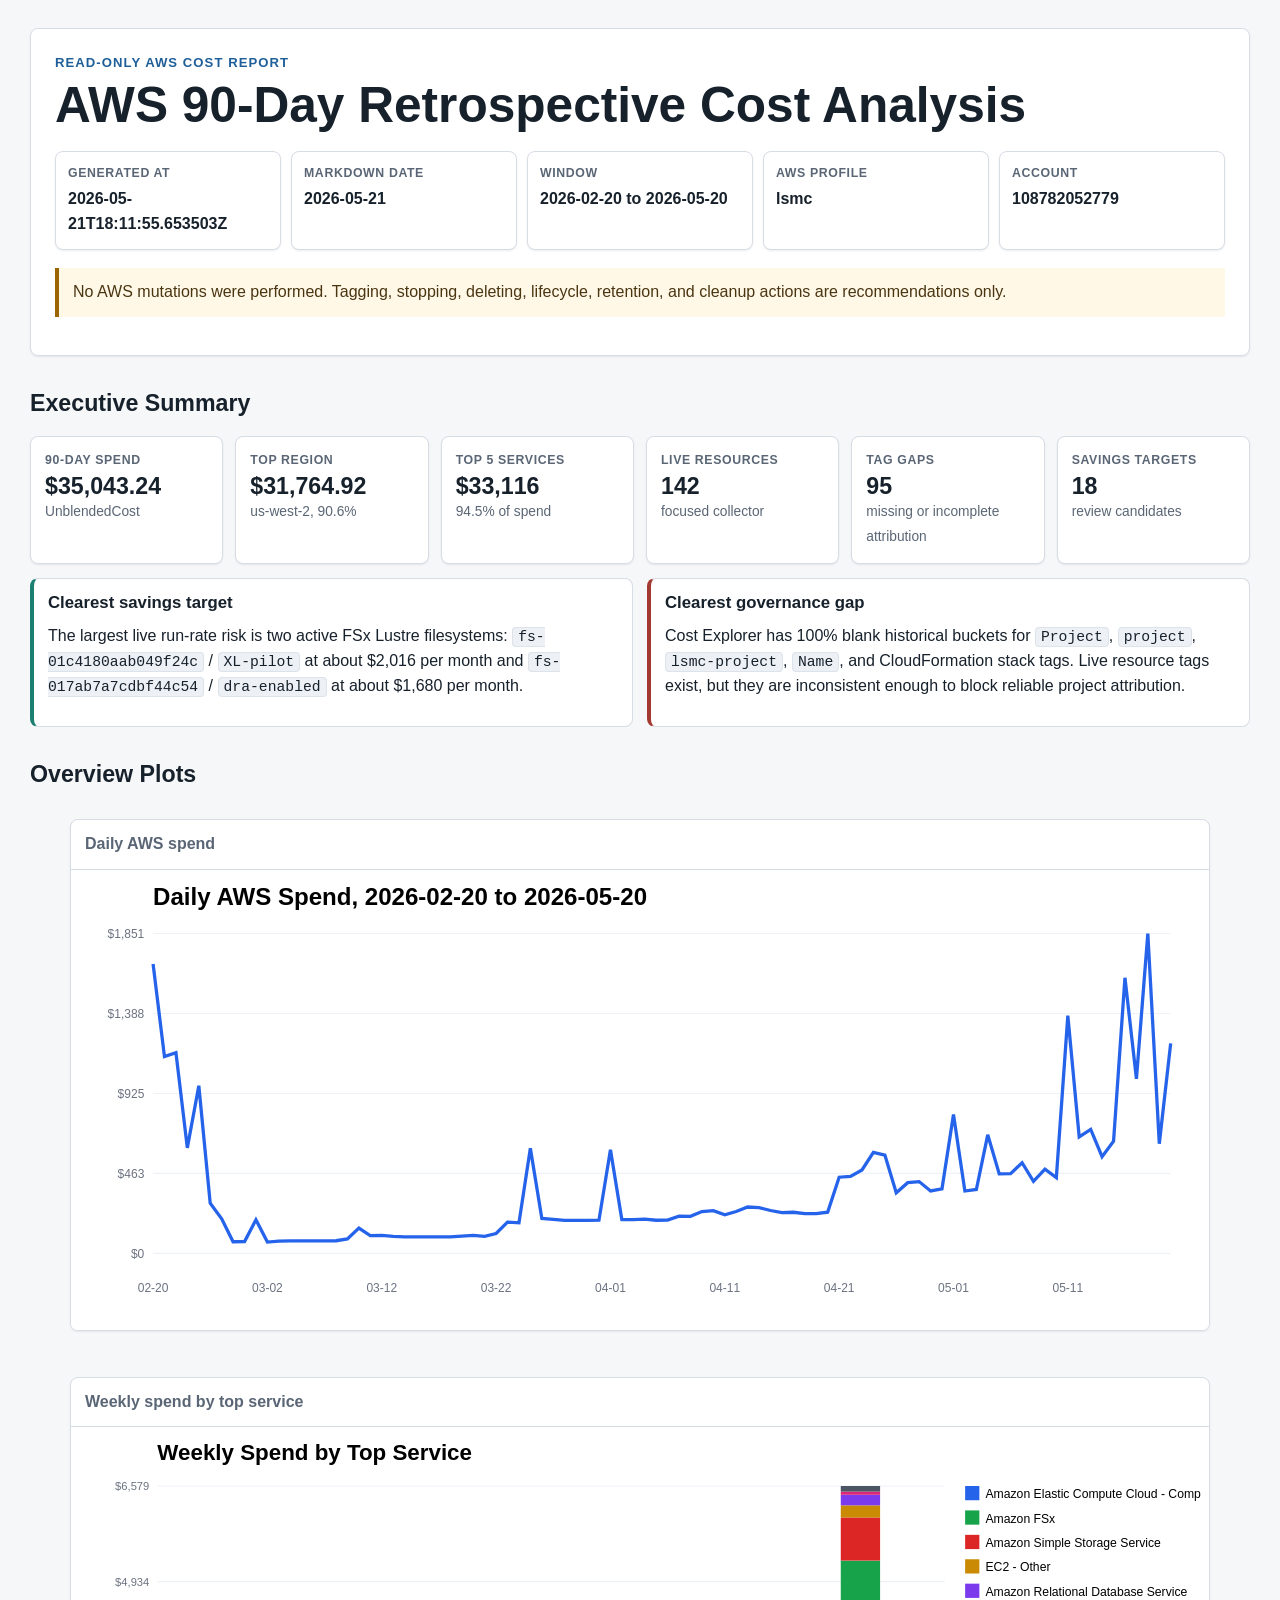
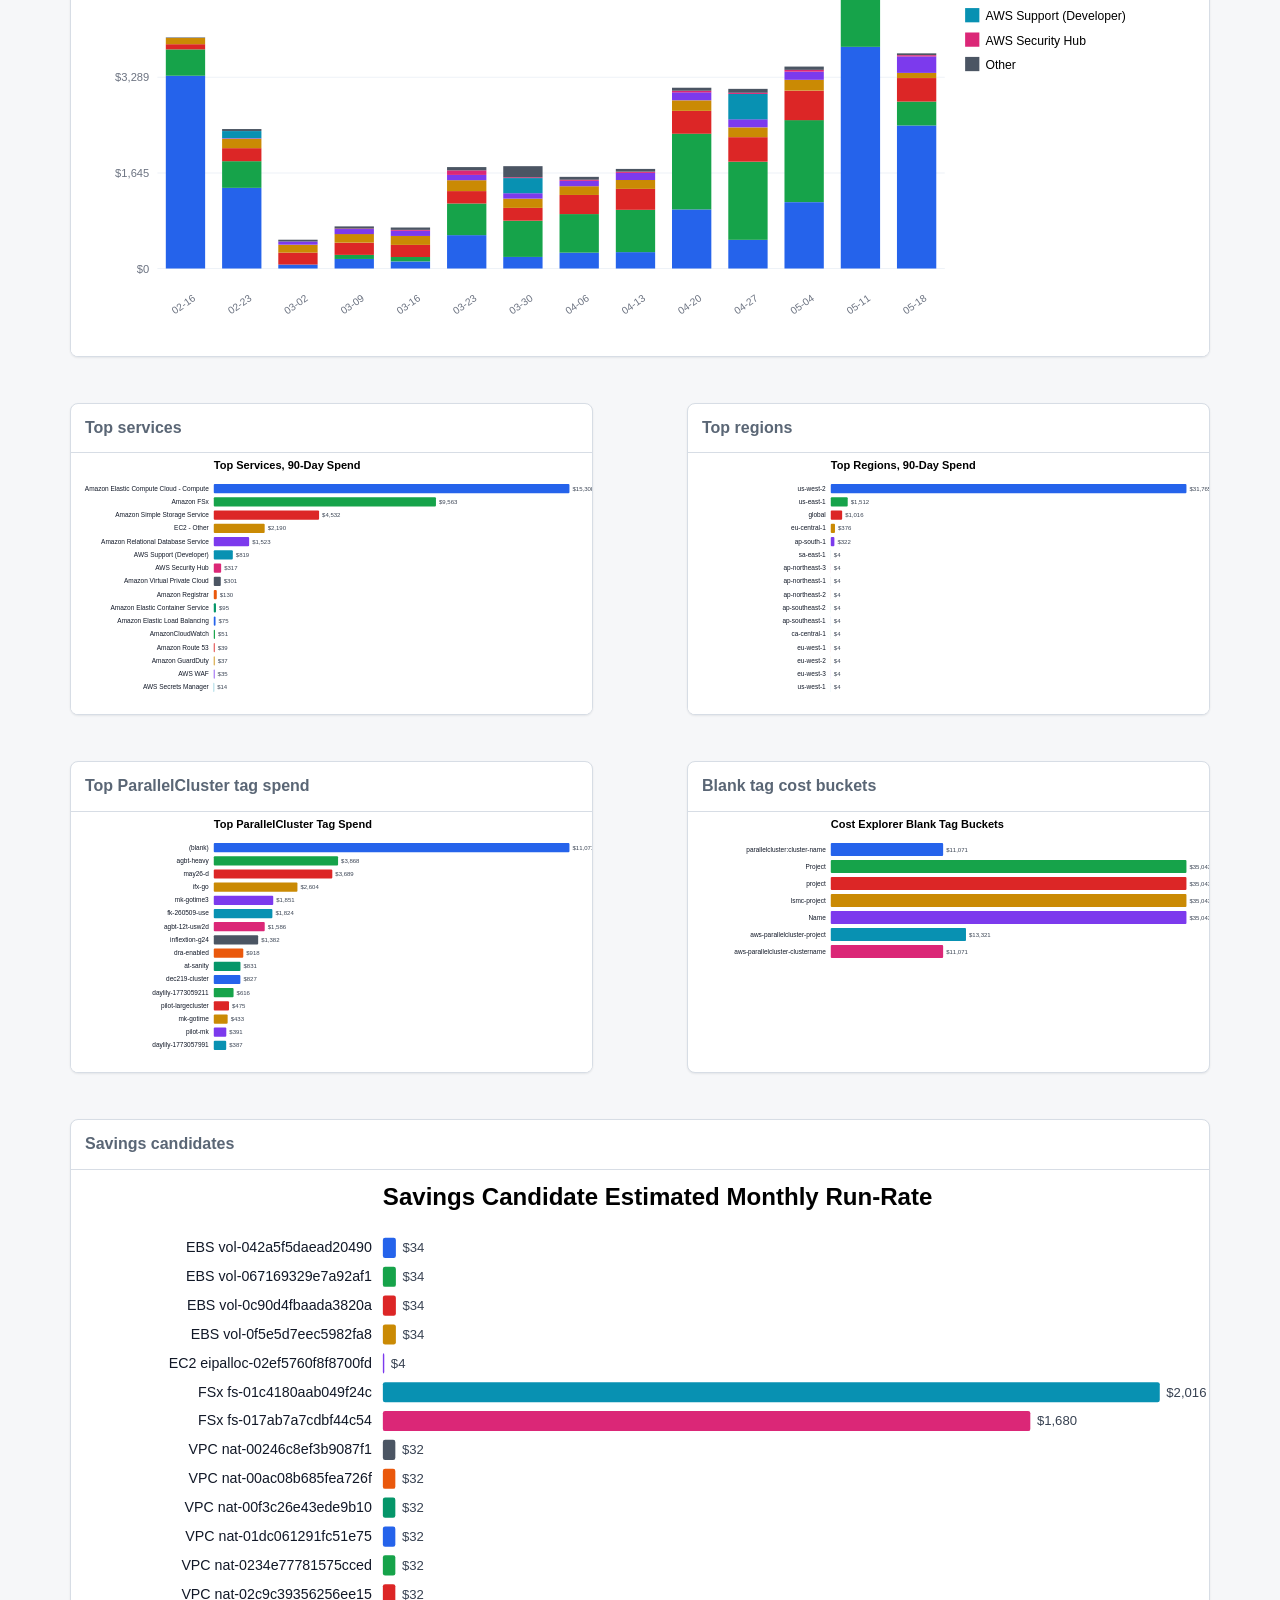
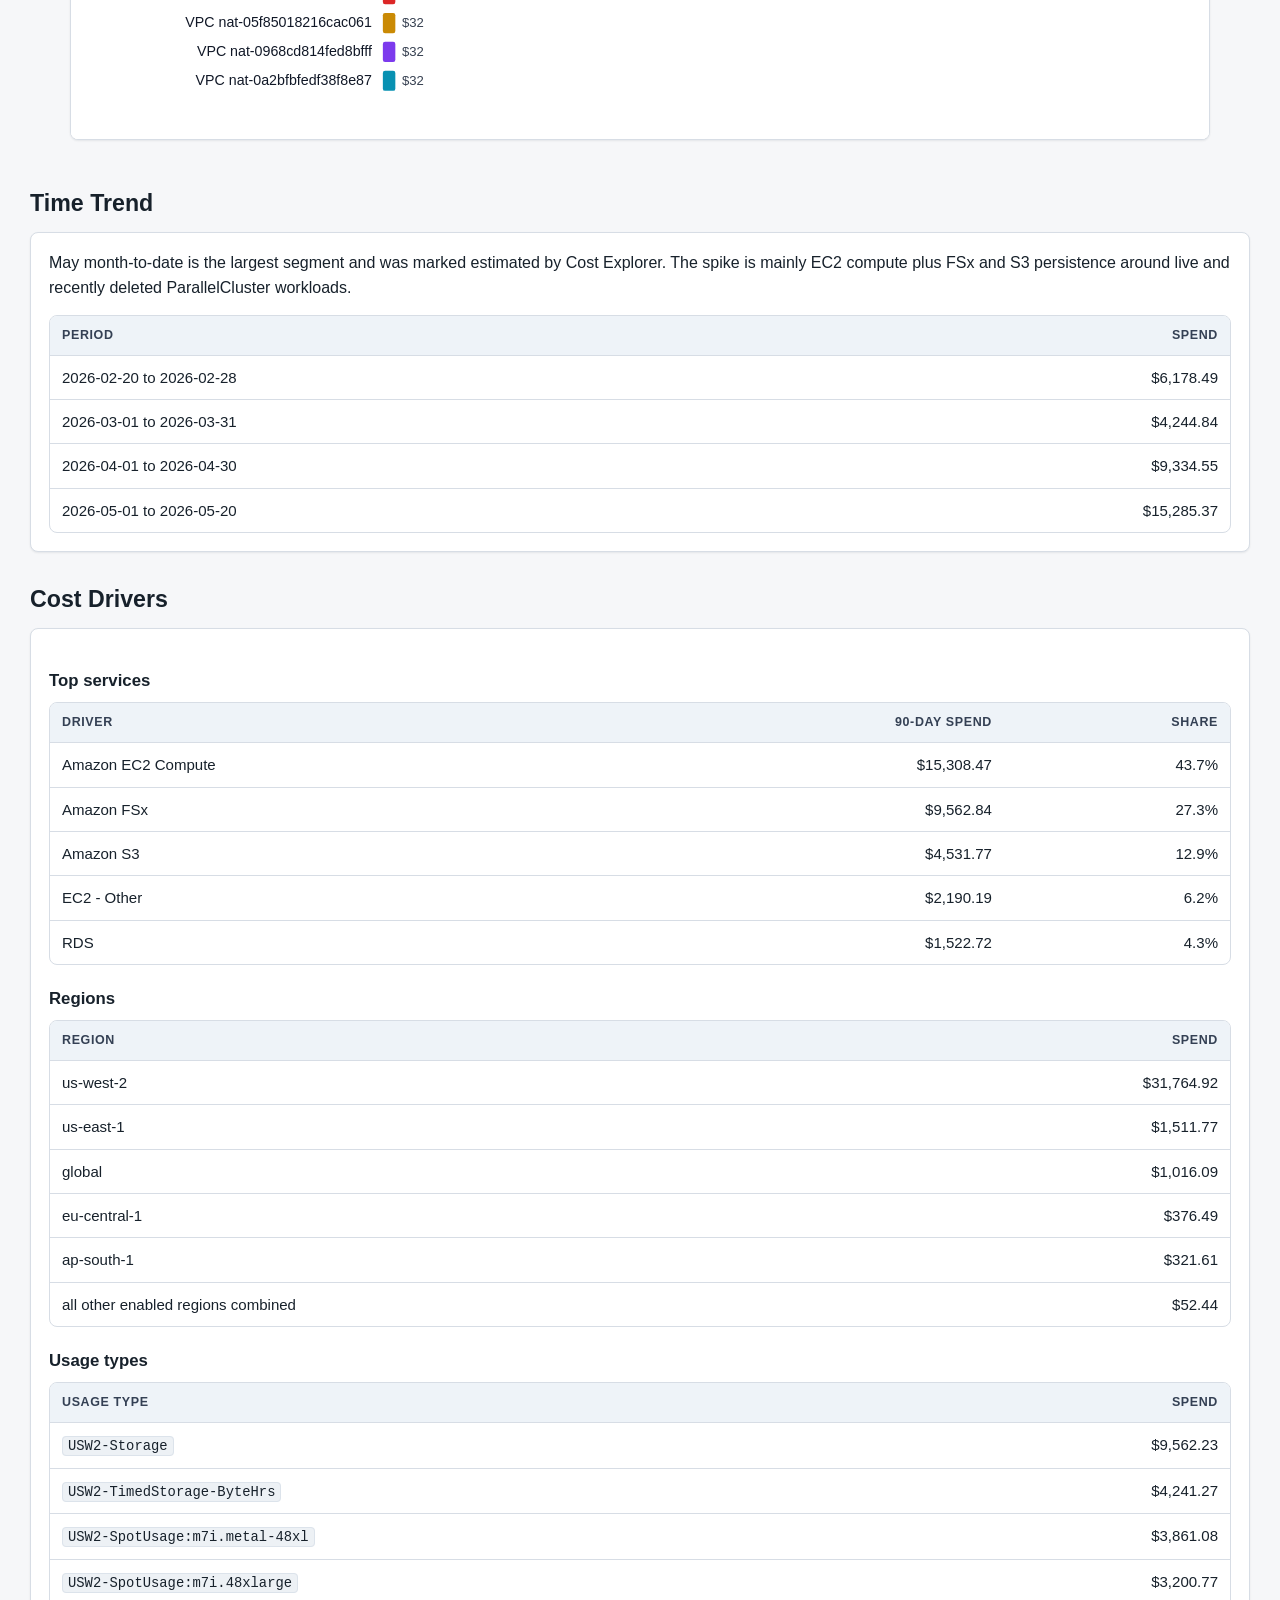
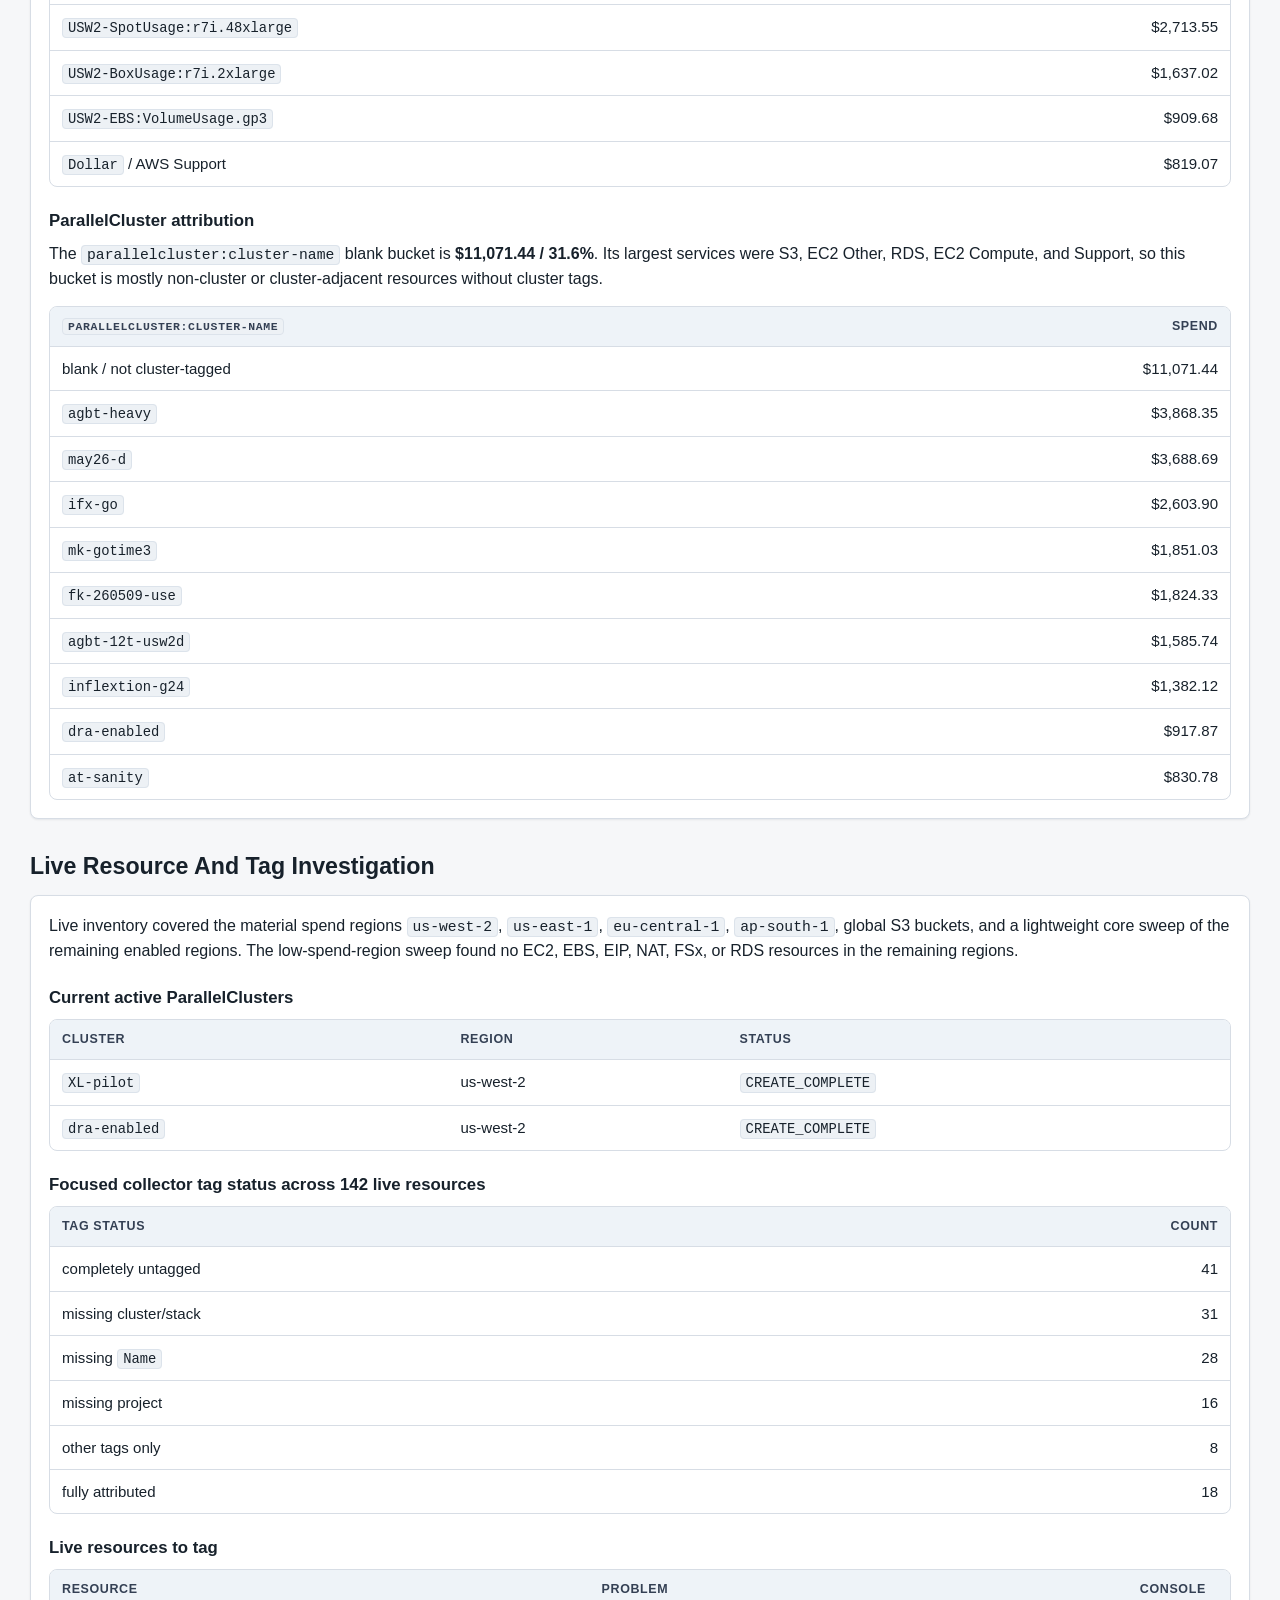
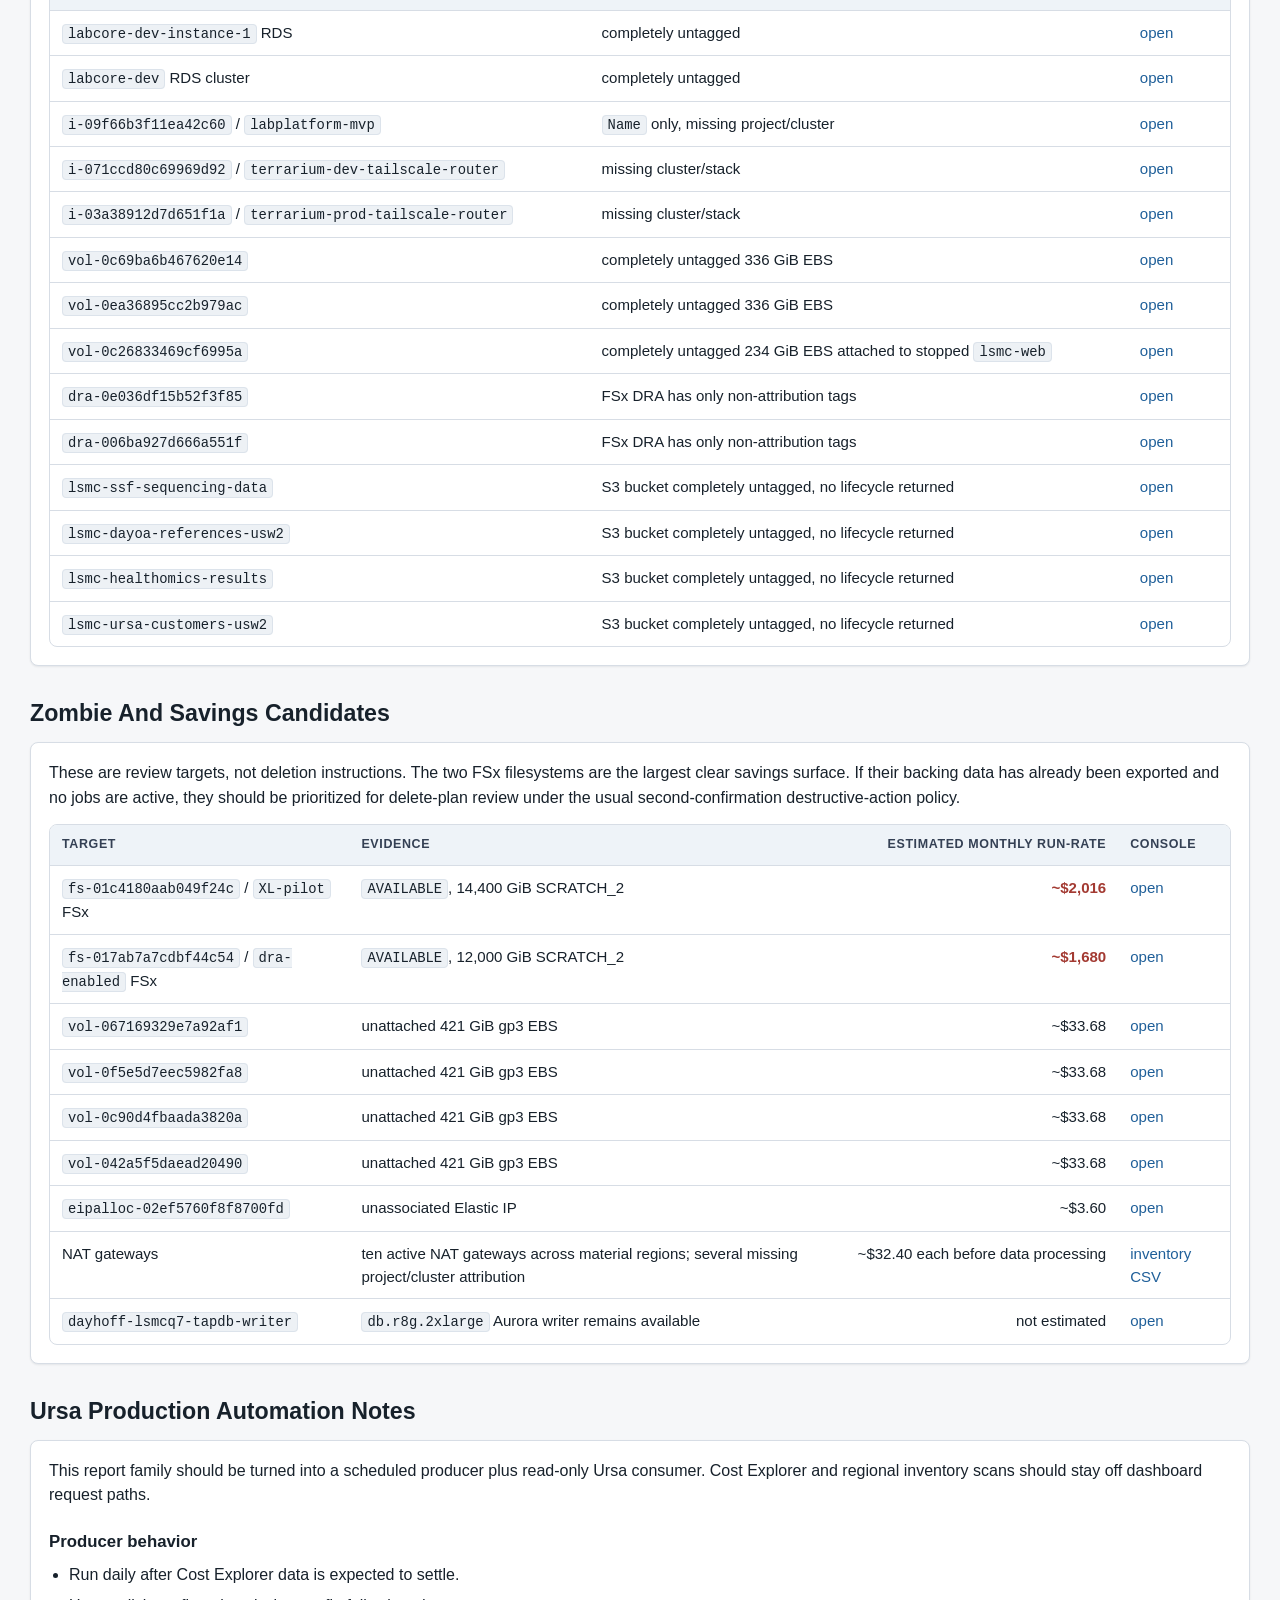
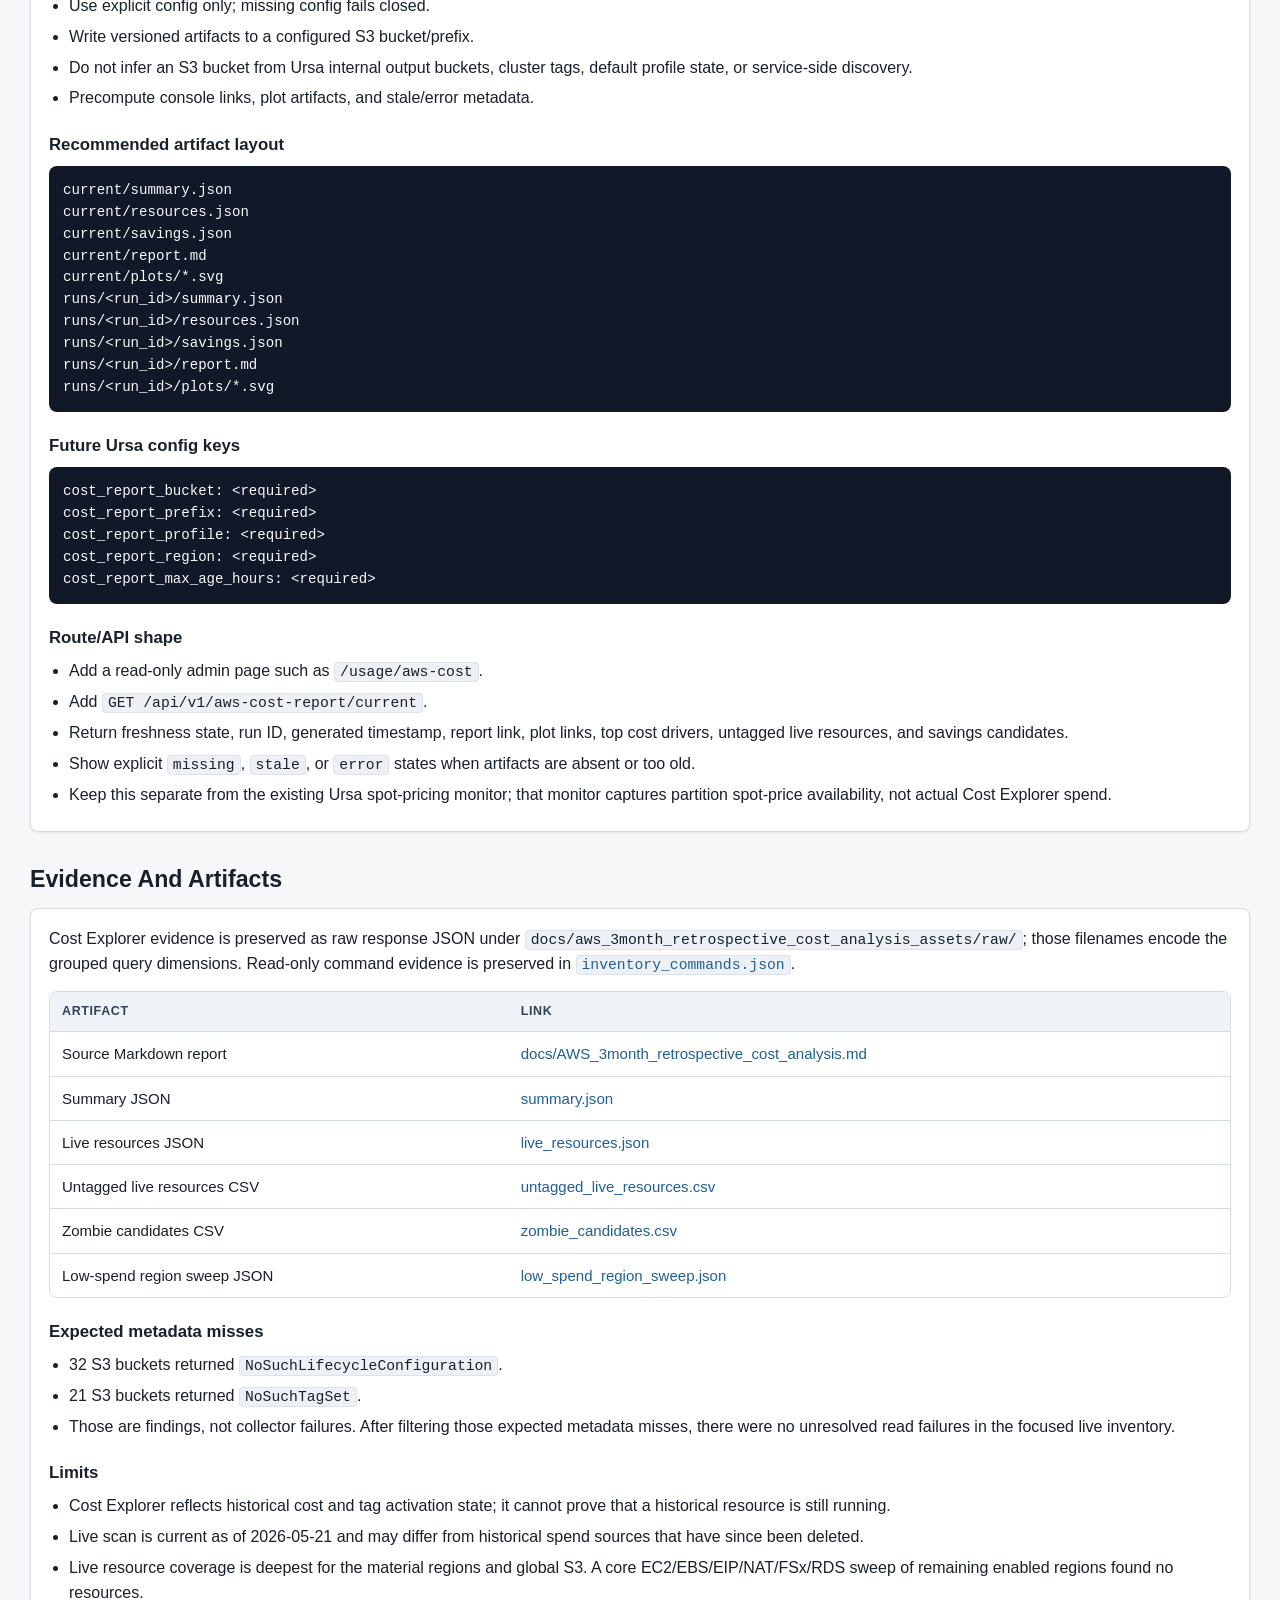
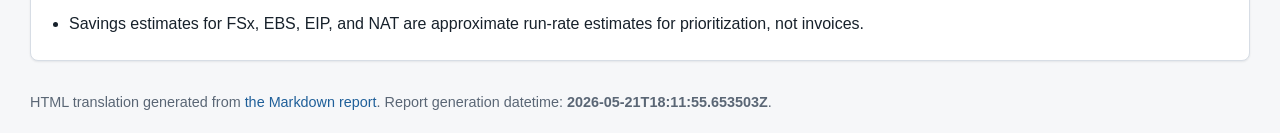
==== commit 42ddb5e3: "Pin DayEC bucket contract release" ====
--- a/daylib_ursa/gui/static/aws_usage_report/index.html
+++ b/daylib_ursa/gui/static/aws_usage_report/index.html
@@ -641,7 +641,7 @@
               <tr><td><code>dra-0e036df15b52f3f85</code></td><td>FSx DRA has only non-attribution tags</td><td><a href="https://us-west-2.console.aws.amazon.com/fsx/home?region=us-west-2#data-repository-association-details/dra-0e036df15b52f3f85">open</a></td></tr>
               <tr><td><code>dra-006ba927d666a551f</code></td><td>FSx DRA has only non-attribution tags</td><td><a href="https://us-west-2.console.aws.amazon.com/fsx/home?region=us-west-2#data-repository-association-details/dra-006ba927d666a551f">open</a></td></tr>
               <tr><td><code>lsmc-ssf-sequencing-data</code></td><td>S3 bucket completely untagged, no lifecycle returned</td><td><a href="https://s3.console.aws.amazon.com/s3/buckets/lsmc-ssf-sequencing-data?region=us-west-2&amp;bucketType=general">open</a></td></tr>
-              <tr><td><code>lsmc-dayoa-omics-analysis-us-west-2</code></td><td>S3 bucket completely untagged, no lifecycle returned</td><td><a href="https://s3.console.aws.amazon.com/s3/buckets/lsmc-dayoa-omics-analysis-us-west-2?region=us-west-2&amp;bucketType=general">open</a></td></tr>
+              <tr><td><code>lsmc-dayoa-references-usw2</code></td><td>S3 bucket completely untagged, no lifecycle returned</td><td><a href="https://s3.console.aws.amazon.com/s3/buckets/lsmc-dayoa-references-usw2?region=us-west-2&amp;bucketType=general">open</a></td></tr>
               <tr><td><code>lsmc-healthomics-results</code></td><td>S3 bucket completely untagged, no lifecycle returned</td><td><a href="https://s3.console.aws.amazon.com/s3/buckets/lsmc-healthomics-results?region=us-west-2&amp;bucketType=general">open</a></td></tr>
               <tr><td><code>lsmc-ursa-customers-usw2</code></td><td>S3 bucket completely untagged, no lifecycle returned</td><td><a href="https://s3.console.aws.amazon.com/s3/buckets/lsmc-ursa-customers-usw2?region=us-west-2&amp;bucketType=general">open</a></td></tr>
             </tbody>
